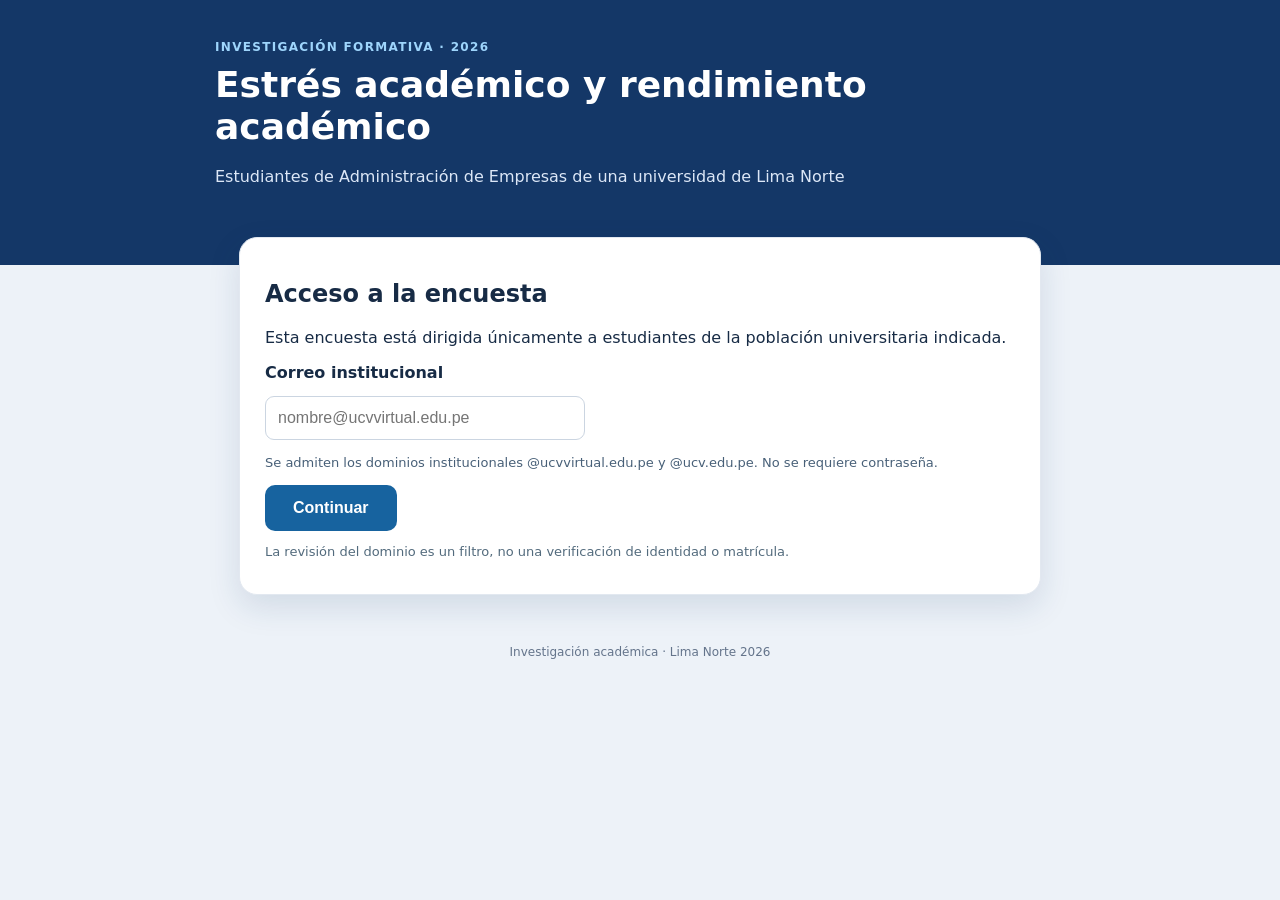
==== encuesta-ucv.html @ 17d47745 "Update encuesta-ucv.html" ====
<!doctype html><html lang="es"><head><meta charset="utf-8"><meta name="viewport" content="width=device-width,initial-scale=1"><title>Encuesta académica | Lima Norte 2026</title>
<link rel="canonical" href="https://judithalva.com/encuesta-ucv"><style>
:root{font-family:system-ui,-apple-system,Segoe UI,Arial,sans-serif;color:#172b45;background:#edf2f8}*{box-sizing:border-box}body{margin:0}.top{background:#143767;color:white;padding:36px 20px 60px}.wrap{max-width:850px;margin:auto}.top h1{font-size:clamp(23px,3.4vw,36px);line-height:1.18;margin:9px 0}.top p{color:#dce7f7;line-height:1.5}.kicker{font-size:12px;letter-spacing:.11em;text-transform:uppercase;color:#9ed5fc;font-weight:750}.panel{background:white;border:1px solid #e2e8f0;border-radius:18px;padding:22px 25px;margin: -28px 14px 30px;position:relative;box-shadow:0 12px 32px #1b3b6921}main{padding:0 10px 30px}.info{background:#f2f7fd;padding:16px 20px;border-radius:12px;line-height:1.55;font-size:14px}.info p{margin:6px 0}.section{font-size:17px;margin:29px 0 12px;border-left:4px solid #2672b7;padding:7px 12px;background:#f3f7fc}fieldset{border:1px solid #dde5ef;border-radius:12px;margin:12px 0;padding:16px}legend{font-weight:650;line-height:1.5;padding:0 6px}.num{font-size:12px;color:#3671aa;margin-right:7px}.opts{display:grid;grid-template-columns:repeat(5,1fr);gap:7px;margin-top:10px}.opt{font-size:12px;display:flex;gap:6px;align-items:center;border:1px solid #dce5f0;border-radius:8px;padding:10px 7px;cursor:pointer}.opt:has(input:checked){background:#e7f1ff;border-color:#276eb4}.opt input{accent-color:#276eb4}.entry{width:100%;max-width:320px;font-size:16px;padding:12px;border:1px solid #cbd5e1;border-radius:9px;margin-top:10px}.check{display:flex;gap:11px;align-items:flex-start;padding:14px 0;font-size:14px;line-height:1.5}.check input{margin-top:4px}.btn{border:0;background:#17639f;color:white;border-radius:10px;padding:14px 28px;font-size:16px;font-weight:650;cursor:pointer}.gps-actions{display:flex;flex-wrap:wrap;gap:10px;margin-top:12px}.btn-alt{background:#e8f1fb;color:#174a7b;border:1px solid #a7c3e4;border-radius:10px;padding:11px 15px;cursor:pointer;font-weight:600}.btn-alt:disabled{opacity:.5;cursor:not-allowed}.gps-status{font-size:13px;color:#36556c;line-height:1.55;margin-top:10px}.btn:disabled{opacity:.6;cursor:not-allowed}#state{margin-top:15px;font-size:14px;line-height:1.5}.small{font-size:13px;color:#486078;line-height:1.5}footer{text-align:center;color:#64748b;font-size:12px;padding:20px}@media(max-width:700px){.opts{grid-template-columns:1fr 1fr}.opt:last-child{grid-column:auto}.panel{padding:16px 14px}fieldset{padding:12px}}

.screen{display:none}.screen.active{display:block}.fieldlabel{display:block;font-weight:650;margin:15px 0 4px}.notice{padding:13px;border-radius:10px;background:#eef5ff;color:#1c476c;font-size:14px;line-height:1.6;margin:12px 0}.error{color:#a32828;font-size:14px;margin:10px 0}.success{text-align:center;padding:35px 10px}.success .checkmark{font-size:55px;color:#177c56}.btn-link{background:none;border:none;color:#17639f;text-decoration:underline;cursor:pointer;margin-left:12px}.muted{font-size:13px;color:#536b7d}
/* Pantalla final: solamente mensaje de agradecimiento */
body.finished {background:#edf2f8;min-height:100vh}
body.finished .top, body.finished footer {display:none}
body.finished main {min-height:100vh;display:flex;align-items:center;justify-content:center;padding:24px 14px}
body.finished .panel {margin:0;width:100%;max-width:600px;padding:54px 26px;box-shadow:0 18px 40px #183d6917}
body.finished .success {padding:10px 0;text-align:center}
body.finished .success .checkmark {display:flex;align-items:center;justify-content:center;margin:0 auto 25px;width:74px;height:74px;border-radius:50%;background:#e7f7ee;color:#16824b;font-size:40px;font-weight:700}
body.finished .success h2 {font-size:clamp(24px,4vw,32px);line-height:1.3;margin:0 auto 16px;max-width:470px}
body.finished .success p {font-size:18px;line-height:1.65;color:#4b647b;max-width:440px;margin:0 auto}
</style></head><body>
<header class="top"><div class="wrap"><span class="kicker">Investigación formativa · 2026</span><h1>Estrés académico y rendimiento académico</h1><p>Estudiantes de Administración de Empresas de una universidad de Lima Norte</p></div></header>
<main class="wrap"><div class="panel">
<section id="screen-email" class="screen active"><h2>Acceso a la encuesta</h2><p>Esta encuesta está dirigida únicamente a estudiantes de la población universitaria indicada.</p><form id="email-form"><label class="fieldlabel" for="email">Correo institucional</label><input class="entry" type="email" id="email" placeholder="nombre@ucvvirtual.edu.pe" autocomplete="email" required><p class="small">Se admiten los dominios institucionales @ucvvirtual.edu.pe y @ucv.edu.pe. No se requiere contraseña.</p><p id="email-error" class="error" role="alert"></p><button class="btn" type="submit">Continuar</button></form><p class="muted">La revisión del dominio es un filtro, no una verificación de identidad o matrícula.</p></section>
<section id="screen-consent" class="screen"><h2>Consentimiento informado</h2><div class="info"><p>El estudio busca analizar la relación entre el estrés académico y el rendimiento académico de estudiantes de Administración de Empresas durante 2026.</p><p>La participación es voluntaria y se puede abandonar antes del envío. Se guardarán el correo institucional, las respuestas y el promedio académico autorreportado, solo para fines de investigación y con acceso restringido al equipo.</p></div>
<form id="consent-form"><label class="check"><input type="checkbox" id="adult" required> Confirmo que tengo 18 años o más.</label><label class="check"><input type="checkbox" id="student" required> Confirmo que soy estudiante matriculado de Administración de Empresas de la población de estudio.</label><label class="check"><input type="checkbox" id="accept" required> He leído la información, incluida la recopilación de correo y ubicación, y acepto participar voluntariamente.</label><p id="gps-error" class="error" role="alert"></p><button id="continue" type="submit" class="btn">Continuar a la encuesta</button><button id="back" type="button" class="btn-link">Volver</button></form></section>
<section id="screen-survey" class="screen"><h2>Encuesta académica</h2><p class="notice">Indique la frecuencia de cada situación durante el periodo académico de 2026. 1 = Nunca, 2 = Casi nunca, 3 = A veces, 4 = Casi siempre, 5 = Siempre.</p><form id="survey">
<h3 class="section">Dimensión somática</h3>
<fieldset><legend><span class="num">01</span> Sentí cansancio físico vinculado a mis actividades académicas.</legend><div class="opts"><label class="opt"><input type="radio" required name="p1" value="1"><span>Nunca</span></label><label class="opt"><input type="radio" required name="p1" value="2"><span>Casi nunca</span></label><label class="opt"><input type="radio" required name="p1" value="3"><span>A veces</span></label><label class="opt"><input type="radio" required name="p1" value="4"><span>Casi siempre</span></label><label class="opt"><input type="radio" required name="p1" value="5"><span>Siempre</span></label></div></fieldset>
<fieldset><legend><span class="num">02</span> Tuve dificultades para dormir por preocupaciones relacionadas con mis estudios.</legend><div class="opts"><label class="opt"><input type="radio" required name="p2" value="1"><span>Nunca</span></label><label class="opt"><input type="radio" required name="p2" value="2"><span>Casi nunca</span></label><label class="opt"><input type="radio" required name="p2" value="3"><span>A veces</span></label><label class="opt"><input type="radio" required name="p2" value="4"><span>Casi siempre</span></label><label class="opt"><input type="radio" required name="p2" value="5"><span>Siempre</span></label></div></fieldset>
<fieldset><legend><span class="num">03</span> Experimenté tensión muscular durante las exigencias académicas.</legend><div class="opts"><label class="opt"><input type="radio" required name="p3" value="1"><span>Nunca</span></label><label class="opt"><input type="radio" required name="p3" value="2"><span>Casi nunca</span></label><label class="opt"><input type="radio" required name="p3" value="3"><span>A veces</span></label><label class="opt"><input type="radio" required name="p3" value="4"><span>Casi siempre</span></label><label class="opt"><input type="radio" required name="p3" value="5"><span>Siempre</span></label></div></fieldset>
<h3 class="section">Dimensión afectiva</h3>
<fieldset><legend><span class="num">04</span> Me preocupé excesivamente por mis actividades o evaluaciones académicas.</legend><div class="opts"><label class="opt"><input type="radio" required name="p4" value="1"><span>Nunca</span></label><label class="opt"><input type="radio" required name="p4" value="2"><span>Casi nunca</span></label><label class="opt"><input type="radio" required name="p4" value="3"><span>A veces</span></label><label class="opt"><input type="radio" required name="p4" value="4"><span>Casi siempre</span></label><label class="opt"><input type="radio" required name="p4" value="5"><span>Siempre</span></label></div></fieldset>
<fieldset><legend><span class="num">05</span> Sentí ansiedad ante las evaluaciones o entregas académicas.</legend><div class="opts"><label class="opt"><input type="radio" required name="p5" value="1"><span>Nunca</span></label><label class="opt"><input type="radio" required name="p5" value="2"><span>Casi nunca</span></label><label class="opt"><input type="radio" required name="p5" value="3"><span>A veces</span></label><label class="opt"><input type="radio" required name="p5" value="4"><span>Casi siempre</span></label><label class="opt"><input type="radio" required name="p5" value="5"><span>Siempre</span></label></div></fieldset>
<fieldset><legend><span class="num">06</span> Me irrité frente a las demandas de los estudios.</legend><div class="opts"><label class="opt"><input type="radio" required name="p6" value="1"><span>Nunca</span></label><label class="opt"><input type="radio" required name="p6" value="2"><span>Casi nunca</span></label><label class="opt"><input type="radio" required name="p6" value="3"><span>A veces</span></label><label class="opt"><input type="radio" required name="p6" value="4"><span>Casi siempre</span></label><label class="opt"><input type="radio" required name="p6" value="5"><span>Siempre</span></label></div></fieldset>
<h3 class="section">Dimensión Conductual</h3>
<fieldset><legend><span class="num">07</span> Postergué la realización de mis tareas académicas.</legend><div class="opts"><label class="opt"><input type="radio" required name="p7" value="1"><span>Nunca</span></label><label class="opt"><input type="radio" required name="p7" value="2"><span>Casi nunca</span></label><label class="opt"><input type="radio" required name="p7" value="3"><span>A veces</span></label><label class="opt"><input type="radio" required name="p7" value="4"><span>Casi siempre</span></label><label class="opt"><input type="radio" required name="p7" value="5"><span>Siempre</span></label></div></fieldset>
<fieldset><legend><span class="num">08</span> Tuve dificultades para mantener organizadas mis actividades de estudio.</legend><div class="opts"><label class="opt"><input type="radio" required name="p8" value="1"><span>Nunca</span></label><label class="opt"><input type="radio" required name="p8" value="2"><span>Casi nunca</span></label><label class="opt"><input type="radio" required name="p8" value="3"><span>A veces</span></label><label class="opt"><input type="radio" required name="p8" value="4"><span>Casi siempre</span></label><label class="opt"><input type="radio" required name="p8" value="5"><span>Siempre</span></label></div></fieldset>
<fieldset><legend><span class="num">09</span> Modifiqué negativamente mis hábitos de estudio durante periodos de exigencia académica.</legend><div class="opts"><label class="opt"><input type="radio" required name="p9" value="1"><span>Nunca</span></label><label class="opt"><input type="radio" required name="p9" value="2"><span>Casi nunca</span></label><label class="opt"><input type="radio" required name="p9" value="3"><span>A veces</span></label><label class="opt"><input type="radio" required name="p9" value="4"><span>Casi siempre</span></label><label class="opt"><input type="radio" required name="p9" value="5"><span>Siempre</span></label></div></fieldset>
<h3 class="section">Rendimiento académico</h3><fieldset><legend><span class="num">10</span> Indique su promedio académico del periodo 2026 evaluado (0 a 20).</legend><p class="small">Si no dispone de su promedio oficial, indique el promedio estimado, que se tratará como dato autorreportado.</p><input class="entry" name="promedio" type="number" min="0" max="20" step="0.01" required placeholder="Ejemplo: 15.50"></fieldset><button class="btn" type="submit" id="send">Enviar respuestas</button><p id="state" role="status" aria-live="polite"></p></form></section>
<section id="screen-success" class="screen" aria-live="polite"><div class="success"><div class="checkmark" aria-hidden="true">✓</div><h2>Gracias por tomarte el tiempo de llenar esta encuesta.</h2><p>Tus respuestas serán de gran ayuda para nuestro proyecto.</p></div></section>
</div><footer>Investigación académica · Lima Norte 2026</footer></main>
<script>
// Apps Script actual: conserva esta URL /exec al publicar una nueva versión de la MISMA implementación.
// Página pública de la encuesta: https://judithalva.com/encuesta-ucv
const APPS_SCRIPT_URL = 'https://script.google.com/macros/s/AKfycbyQ9neie_ALYkayTMLt8nsBK0jP6-Z5_3MmpbmOk6W5xb1McSBHBp4aY_ojH2QcwRu0/exec';
const ALLOWED_DOMAINS = ['ucvvirtual.edu.pe', 'ucv.edu.pe'];
const screens = ['email', 'consent', 'survey', 'success'];
const el = id => document.getElementById(id);
function show(name) {
  screens.forEach(s => el('screen-' + s).classList.toggle('active', s === name));
  document.body.classList.toggle('finished', name === 'success');
  window.scrollTo(0, 0);
}
let email = '', locationData = null, requestId = null;
let sending = false, confirmationTimers = [], confirmationScripts = [];
let confirmationTimeout = null, pollCount = 0;

el('email-form').addEventListener('submit', event => {
  event.preventDefault();
  const value = el('email').value.trim().toLowerCase();
  const domain = value.split('@')[1] || '';
  if (!/^[^\s@]+@[^\s@]+\.[^\s@]+$/.test(value) || !ALLOWED_DOMAINS.includes(domain)) {
    el('email-error').textContent = 'Esta encuesta es solo para estudiantes de la UCV. Utiliza tu correo institucional.';
    return;
  }
  email = value;
  el('email-error').textContent = '';
  show('consent');
});
el('back').addEventListener('click', () => show('email'));

el('consent-form').addEventListener('submit', event => {
  event.preventDefault();
  if (!event.currentTarget.reportValidity()) return;
  const button = el('continue');
  el('gps-error').textContent = '';
  button.disabled = true;
  button.textContent = 'Verificando autorización…';
  if (!navigator.geolocation) {
    el('gps-error').textContent = 'Este navegador no permite obtener la ubicación requerida.';
    button.disabled = false;
    button.textContent = 'Continuar a la encuesta';
    return;
  }
  navigator.geolocation.getCurrentPosition(
    position => {
      // Conservar los valores que devuelve el dispositivo, sin redondear.
      // Su exactitud depende del GPS/red y del navegador.
      locationData = {
        lat: position.coords.latitude,
        lon: position.coords.longitude
      };
      button.disabled = false;
      button.textContent = 'Continuar a la encuesta';
      show('survey');
    },
    error => {
      locationData = null;
      el('gps-error').textContent = error.code === 1
        ? 'No se autorizó la ubicación. Puedes abandonar la encuesta sin ninguna consecuencia.'
        : 'No fue posible obtener la ubicación. Revisa los permisos del navegador e inténtalo de nuevo.';
      button.disabled = false;
      button.textContent = 'Continuar a la encuesta';
    },
    {enableHighAccuracy: true, timeout: 20000, maximumAge: 0}
  );
});

function clearChecks() {
  if (confirmationTimeout) clearTimeout(confirmationTimeout);
  confirmationTimeout = null;
  confirmationTimers.forEach(clearTimeout);
  confirmationTimers = [];
  confirmationScripts.forEach(({script, callback}) => {
    if (script) script.remove();
    if (callback) delete window[callback];
  });
  confirmationScripts = [];
}
function finishSuccess() {
  if (!sending) return;
  sending = false;
  clearChecks();
  el('state').textContent = '';
  show('success');
}
function finishError(message) {
  if (!sending) return;
  sending = false;
  clearChecks();
  el('send').disabled = false;
  el('send').textContent = 'Enviar respuestas';
  el('state').textContent = message;
}
// Apps Script ContentService permite consultas JSONP de solo lectura.
// Solo verificamos si el identificador aleatorio está guardado; no recibimos datos personales.
function checkRegistration() {
  if (!sending || !requestId) return;
  pollCount++;
  const callback = '__judithConfirm_' + pollCount;
  const script = document.createElement('script');
  confirmationScripts.push({script, callback});
  window[callback] = data => {
    if (sending && data && data.app === 'judith-encuesta' && data.requestId === requestId && data.ok === true) {
      finishSuccess();
    }
  };
  const separator = APPS_SCRIPT_URL.includes('?') ? '&' : '?';
  script.async = true;
  script.src = APPS_SCRIPT_URL + separator + 'check=' + encodeURIComponent(requestId)
    + '&callback=' + callback + '&t=' + Date.now();
  document.head.appendChild(script);
}
function createRequestId() {
  if (window.crypto && typeof crypto.randomUUID === 'function') return crypto.randomUUID();
  if (window.crypto && typeof crypto.getRandomValues === 'function') {
    const bytes = crypto.getRandomValues(new Uint8Array(16));
    return Array.from(bytes, b => b.toString(16).padStart(2, '0')).join('');
  }
  return String(Date.now()) + '-' + Math.random().toString(36).slice(2);
}

el('survey').addEventListener('submit', event => {
  event.preventDefault();
  const form = event.currentTarget;
  if (!form.reportValidity() || sending) return;
  if (!locationData) {
    el('state').textContent = 'No fue posible obtener la ubicación autorizada.';
    return;
  }
  if (!/^https:\/\/script\.google\.com\/macros\/s\/[^/]+\/exec(?:\?.*)?$/.test(APPS_SCRIPT_URL)) {
    el('state').textContent = 'Esta encuesta aún no está conectada. Comunícate con el equipo de investigación.';
    return;
  }
  if (!requestId) requestId = createRequestId();
  const data = new URLSearchParams(new FormData(form));
  data.set('email', email);
  data.set('lat', locationData.lat);
  data.set('lon', locationData.lon);
  data.set('mayor', 'si');
  data.set('carrera', 'si');
  data.set('consent', 'si');
  data.set('gps_consent', 'si');
  data.set('request_id', requestId);

  sending = true;
  el('send').disabled = true;
  el('send').textContent = 'Enviando…';
  el('state').textContent = 'Registrando tus respuestas…';

  // No se utiliza iframe: Apps Script puede bloquearlo. En su lugar:
  // POST sin CORS + consulta JSONP que verifica el registro en Google Sheets.
  // La respuesta de fetch en modo no-cors es opaca: NO se trata como éxito.
  fetch(APPS_SCRIPT_URL, {
    method: 'POST',
    mode: 'no-cors',
    redirect: 'follow',
    body: data
  }).catch(() => {
    // Puede producirse un fallo de red después de guardar la fila.
    // Se siguen realizando verificaciones antes de mostrar error.
  });

  [1800, 3500, 6000, 9500, 14500, 20500, 28000].forEach(ms => {
    confirmationTimers.push(setTimeout(checkRegistration, ms));
  });
  confirmationTimeout = setTimeout(() => {
    finishError('No fue posible confirmar el registro. Consulta con el equipo de investigación antes de intentar enviarlo nuevamente.');
  }, 34500);
});
</script></body></html>
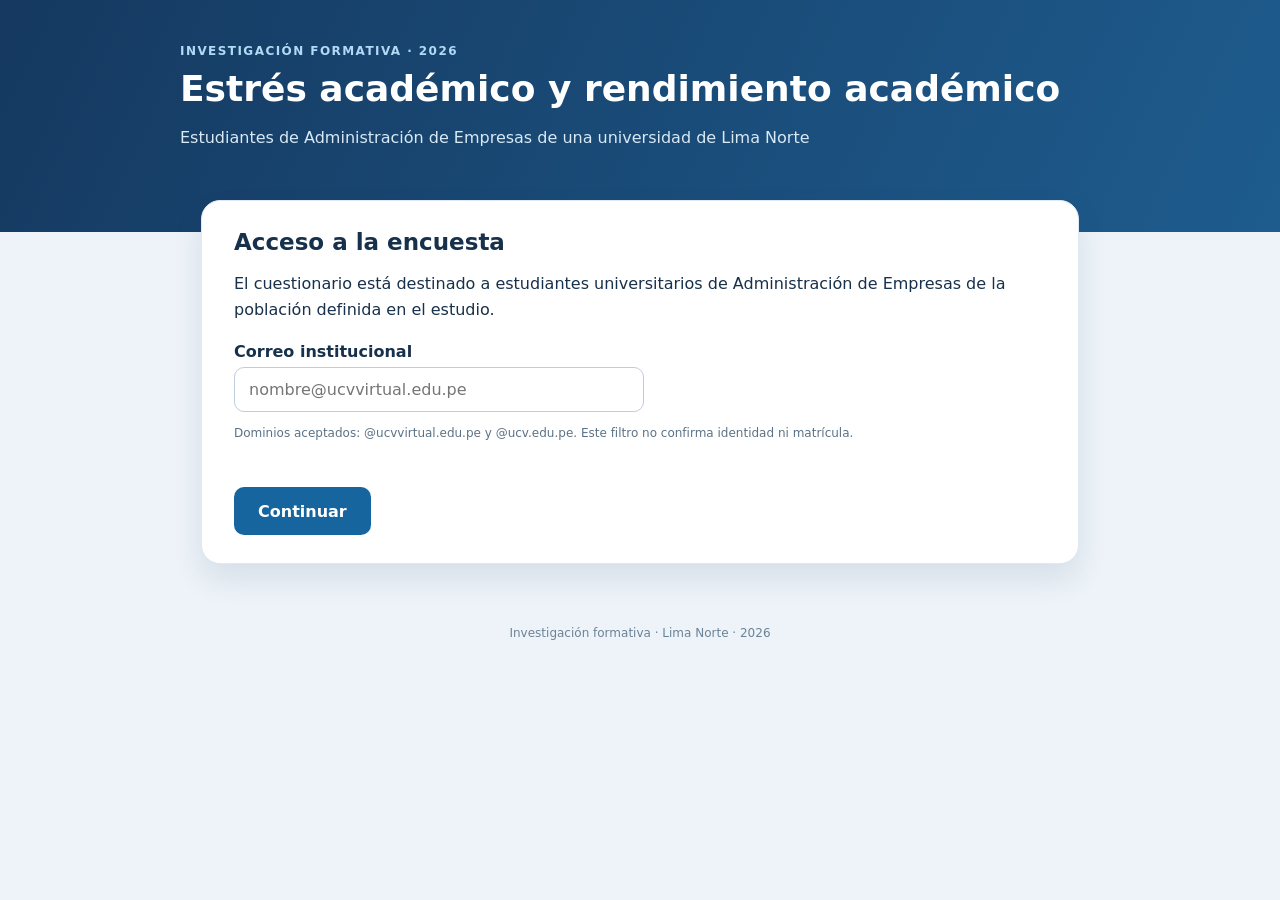
==== commit 73632047: "Add files via upload" ====
--- a/encuesta-ucv.html
+++ b/encuesta-ucv.html
@@ -1,206 +1,114 @@
-<!doctype html><html lang="es"><head><meta charset="utf-8"><meta name="viewport" content="width=device-width,initial-scale=1"><title>Encuesta académica | Lima Norte 2026</title>
-<link rel="canonical" href="https://judithalva.com/encuesta-ucv"><style>
-:root{font-family:system-ui,-apple-system,Segoe UI,Arial,sans-serif;color:#172b45;background:#edf2f8}*{box-sizing:border-box}body{margin:0}.top{background:#143767;color:white;padding:36px 20px 60px}.wrap{max-width:850px;margin:auto}.top h1{font-size:clamp(23px,3.4vw,36px);line-height:1.18;margin:9px 0}.top p{color:#dce7f7;line-height:1.5}.kicker{font-size:12px;letter-spacing:.11em;text-transform:uppercase;color:#9ed5fc;font-weight:750}.panel{background:white;border:1px solid #e2e8f0;border-radius:18px;padding:22px 25px;margin: -28px 14px 30px;position:relative;box-shadow:0 12px 32px #1b3b6921}main{padding:0 10px 30px}.info{background:#f2f7fd;padding:16px 20px;border-radius:12px;line-height:1.55;font-size:14px}.info p{margin:6px 0}.section{font-size:17px;margin:29px 0 12px;border-left:4px solid #2672b7;padding:7px 12px;background:#f3f7fc}fieldset{border:1px solid #dde5ef;border-radius:12px;margin:12px 0;padding:16px}legend{font-weight:650;line-height:1.5;padding:0 6px}.num{font-size:12px;color:#3671aa;margin-right:7px}.opts{display:grid;grid-template-columns:repeat(5,1fr);gap:7px;margin-top:10px}.opt{font-size:12px;display:flex;gap:6px;align-items:center;border:1px solid #dce5f0;border-radius:8px;padding:10px 7px;cursor:pointer}.opt:has(input:checked){background:#e7f1ff;border-color:#276eb4}.opt input{accent-color:#276eb4}.entry{width:100%;max-width:320px;font-size:16px;padding:12px;border:1px solid #cbd5e1;border-radius:9px;margin-top:10px}.check{display:flex;gap:11px;align-items:flex-start;padding:14px 0;font-size:14px;line-height:1.5}.check input{margin-top:4px}.btn{border:0;background:#17639f;color:white;border-radius:10px;padding:14px 28px;font-size:16px;font-weight:650;cursor:pointer}.gps-actions{display:flex;flex-wrap:wrap;gap:10px;margin-top:12px}.btn-alt{background:#e8f1fb;color:#174a7b;border:1px solid #a7c3e4;border-radius:10px;padding:11px 15px;cursor:pointer;font-weight:600}.btn-alt:disabled{opacity:.5;cursor:not-allowed}.gps-status{font-size:13px;color:#36556c;line-height:1.55;margin-top:10px}.btn:disabled{opacity:.6;cursor:not-allowed}#state{margin-top:15px;font-size:14px;line-height:1.5}.small{font-size:13px;color:#486078;line-height:1.5}footer{text-align:center;color:#64748b;font-size:12px;padding:20px}@media(max-width:700px){.opts{grid-template-columns:1fr 1fr}.opt:last-child{grid-column:auto}.panel{padding:16px 14px}fieldset{padding:12px}}
-
-.screen{display:none}.screen.active{display:block}.fieldlabel{display:block;font-weight:650;margin:15px 0 4px}.notice{padding:13px;border-radius:10px;background:#eef5ff;color:#1c476c;font-size:14px;line-height:1.6;margin:12px 0}.error{color:#a32828;font-size:14px;margin:10px 0}.success{text-align:center;padding:35px 10px}.success .checkmark{font-size:55px;color:#177c56}.btn-link{background:none;border:none;color:#17639f;text-decoration:underline;cursor:pointer;margin-left:12px}.muted{font-size:13px;color:#536b7d}
-/* Pantalla final: solamente mensaje de agradecimiento */
-body.finished {background:#edf2f8;min-height:100vh}
-body.finished .top, body.finished footer {display:none}
-body.finished main {min-height:100vh;display:flex;align-items:center;justify-content:center;padding:24px 14px}
-body.finished .panel {margin:0;width:100%;max-width:600px;padding:54px 26px;box-shadow:0 18px 40px #183d6917}
-body.finished .success {padding:10px 0;text-align:center}
-body.finished .success .checkmark {display:flex;align-items:center;justify-content:center;margin:0 auto 25px;width:74px;height:74px;border-radius:50%;background:#e7f7ee;color:#16824b;font-size:40px;font-weight:700}
-body.finished .success h2 {font-size:clamp(24px,4vw,32px);line-height:1.3;margin:0 auto 16px;max-width:470px}
-body.finished .success p {font-size:18px;line-height:1.65;color:#4b647b;max-width:440px;margin:0 auto}
+<!doctype html><html lang="es"><head><meta charset="utf-8"><meta name="viewport" content="width=device-width,initial-scale=1">
+<meta name="referrer" content="strict-origin-when-cross-origin"><title>Encuesta de estrés académico · 2026</title>
+<link rel="canonical" href="https://judithalva.com/">
+<style>
+:root{font-family:system-ui,-apple-system,Segoe UI,Arial,sans-serif;color:#17304b;background:#edf3f8}*{box-sizing:border-box}body{margin:0}.top{background:linear-gradient(115deg,#153960,#1e5c8e);padding:40px 18px 65px;color:white}.wrap{max-width:920px;margin:auto}.top h1{font-size:clamp(24px,4vw,36px);margin:9px 0}.top p{color:#d9e9f5;line-height:1.6}.kicker{font-size:12px;letter-spacing:.12em;text-transform:uppercase;color:#b2d9f6;font-weight:750}.panel{position:relative;background:#fff;border:1px solid #dfe9f1;border-radius:19px;padding:28px 32px;margin:-32px 12px 30px;box-shadow:0 15px 30px #183d691c}main{padding:0 9px 20px}h2{font-size:23px;margin:0 0 15px}p{line-height:1.65}.screen{display:none}.screen.active{display:block}.fieldLabel{display:block;margin:19px 0 6px;font-weight:700}.entry{width:100%;max-width:410px;border:1px solid #bdcddd;border-radius:10px;padding:12px 14px;font:inherit}.text{font-size:14px;color:#546b7e}.info{background:#f1f7fc;border-radius:12px;padding:14px 18px;font-size:14px;line-height:1.65}.info p{margin:9px 0}.check{display:flex;gap:11px;align-items:flex-start;padding:10px 0;font-size:14px;line-height:1.5}.check input{margin-top:5px;accent-color:#17699e}.btn{background:#16659e;color:white;border:0;border-radius:10px;padding:14px 24px;cursor:pointer;font:inherit;font-weight:700;min-height:48px}.btn:disabled{opacity:.45;cursor:not-allowed}.btnLink{border:0;background:transparent;color:#15639d;text-decoration:underline;cursor:pointer;margin-left:10px;padding:8px}.error{color:#af2d38;font-size:14px;min-height:17px;margin-top:7px}.hint{background:#fff5e4;color:#744900;border:1px solid #f1d7a4;padding:13px 15px;line-height:1.65;border-radius:11px;font-size:14px}.screen .hint{margin:12px 0}.section{margin:25px 0 12px;font-size:17px;color:#174b78;padding:9px 12px;background:#eef5fb;border-left:4px solid #2b78b2}.question{padding:16px 18px;border:1px solid #dde8f0;border-radius:12px;margin:12px 0}.question legend{padding:0 4px;font-weight:600;line-height:1.55}.question .topic{color:#638197;font-size:12px;display:block;font-weight:400;margin-top:3px}.choices{display:grid;grid-template-columns:repeat(3,minmax(0,1fr));gap:8px;margin-top:12px}.choice{display:flex;gap:8px;align-items:center;border:1px solid #cfdfeb;border-radius:9px;padding:10px 12px;cursor:pointer;font-size:13px}.choice:has(input:checked){background:#e9f5ff;border-color:#357fb4}.choice input{accent-color:#14639c}.row{display:flex;align-items:center;gap:16px;flex-wrap:wrap}.small{font-size:12px;color:#5b7286}.success{text-align:center;padding:44px 8px}.success .checkmark{font-size:46px;background:#e3f5ea;color:#178551;width:83px;height:83px;margin:0 auto 20px;border-radius:50%;display:grid;place-items:center}footer{text-align:center;font-size:12px;color:#6b8397;padding:12px 0 30px}#formState{color:#375d78;margin-top:12px;font-size:14px}.separator{height:1px;background:#e1e8ef;margin:25px 0}body.finished .top,body.finished footer{display:none}body.finished main{min-height:100vh;display:flex;align-items:center;justify-content:center}body.finished .panel{margin:15px;width:100%;max-width:590px}@media(max-width:660px){.panel{padding:22px 16px;margin:-30px 6px 25px}.choices{grid-template-columns:repeat(2,1fr)}.question{padding:12px}.row{align-items:stretch;flex-direction:column;gap:7px}.btnLink{margin-left:0}}
 </style></head><body>
 <header class="top"><div class="wrap"><span class="kicker">Investigación formativa · 2026</span><h1>Estrés académico y rendimiento académico</h1><p>Estudiantes de Administración de Empresas de una universidad de Lima Norte</p></div></header>
 <main class="wrap"><div class="panel">
-<section id="screen-email" class="screen active"><h2>Acceso a la encuesta</h2><p>Esta encuesta está dirigida únicamente a estudiantes de la población universitaria indicada.</p><form id="email-form"><label class="fieldlabel" for="email">Correo institucional</label><input class="entry" type="email" id="email" placeholder="nombre@ucvvirtual.edu.pe" autocomplete="email" required><p class="small">Se admiten los dominios institucionales @ucvvirtual.edu.pe y @ucv.edu.pe. No se requiere contraseña.</p><p id="email-error" class="error" role="alert"></p><button class="btn" type="submit">Continuar</button></form><p class="muted">La revisión del dominio es un filtro, no una verificación de identidad o matrícula.</p></section>
-<section id="screen-consent" class="screen"><h2>Consentimiento informado</h2><div class="info"><p>El estudio busca analizar la relación entre el estrés académico y el rendimiento académico de estudiantes de Administración de Empresas durante 2026.</p><p>La participación es voluntaria y se puede abandonar antes del envío. Se guardarán el correo institucional, las respuestas y el promedio académico autorreportado, solo para fines de investigación y con acceso restringido al equipo.</p></div>
-<form id="consent-form"><label class="check"><input type="checkbox" id="adult" required> Confirmo que tengo 18 años o más.</label><label class="check"><input type="checkbox" id="student" required> Confirmo que soy estudiante matriculado de Administración de Empresas de la población de estudio.</label><label class="check"><input type="checkbox" id="accept" required> He leído la información, incluida la recopilación de correo y ubicación, y acepto participar voluntariamente.</label><p id="gps-error" class="error" role="alert"></p><button id="continue" type="submit" class="btn">Continuar a la encuesta</button><button id="back" type="button" class="btn-link">Volver</button></form></section>
-<section id="screen-survey" class="screen"><h2>Encuesta académica</h2><p class="notice">Indique la frecuencia de cada situación durante el periodo académico de 2026. 1 = Nunca, 2 = Casi nunca, 3 = A veces, 4 = Casi siempre, 5 = Siempre.</p><form id="survey">
-<h3 class="section">Dimensión somática</h3>
-<fieldset><legend><span class="num">01</span> Sentí cansancio físico vinculado a mis actividades académicas.</legend><div class="opts"><label class="opt"><input type="radio" required name="p1" value="1"><span>Nunca</span></label><label class="opt"><input type="radio" required name="p1" value="2"><span>Casi nunca</span></label><label class="opt"><input type="radio" required name="p1" value="3"><span>A veces</span></label><label class="opt"><input type="radio" required name="p1" value="4"><span>Casi siempre</span></label><label class="opt"><input type="radio" required name="p1" value="5"><span>Siempre</span></label></div></fieldset>
-<fieldset><legend><span class="num">02</span> Tuve dificultades para dormir por preocupaciones relacionadas con mis estudios.</legend><div class="opts"><label class="opt"><input type="radio" required name="p2" value="1"><span>Nunca</span></label><label class="opt"><input type="radio" required name="p2" value="2"><span>Casi nunca</span></label><label class="opt"><input type="radio" required name="p2" value="3"><span>A veces</span></label><label class="opt"><input type="radio" required name="p2" value="4"><span>Casi siempre</span></label><label class="opt"><input type="radio" required name="p2" value="5"><span>Siempre</span></label></div></fieldset>
-<fieldset><legend><span class="num">03</span> Experimenté tensión muscular durante las exigencias académicas.</legend><div class="opts"><label class="opt"><input type="radio" required name="p3" value="1"><span>Nunca</span></label><label class="opt"><input type="radio" required name="p3" value="2"><span>Casi nunca</span></label><label class="opt"><input type="radio" required name="p3" value="3"><span>A veces</span></label><label class="opt"><input type="radio" required name="p3" value="4"><span>Casi siempre</span></label><label class="opt"><input type="radio" required name="p3" value="5"><span>Siempre</span></label></div></fieldset>
-<h3 class="section">Dimensión afectiva</h3>
-<fieldset><legend><span class="num">04</span> Me preocupé excesivamente por mis actividades o evaluaciones académicas.</legend><div class="opts"><label class="opt"><input type="radio" required name="p4" value="1"><span>Nunca</span></label><label class="opt"><input type="radio" required name="p4" value="2"><span>Casi nunca</span></label><label class="opt"><input type="radio" required name="p4" value="3"><span>A veces</span></label><label class="opt"><input type="radio" required name="p4" value="4"><span>Casi siempre</span></label><label class="opt"><input type="radio" required name="p4" value="5"><span>Siempre</span></label></div></fieldset>
-<fieldset><legend><span class="num">05</span> Sentí ansiedad ante las evaluaciones o entregas académicas.</legend><div class="opts"><label class="opt"><input type="radio" required name="p5" value="1"><span>Nunca</span></label><label class="opt"><input type="radio" required name="p5" value="2"><span>Casi nunca</span></label><label class="opt"><input type="radio" required name="p5" value="3"><span>A veces</span></label><label class="opt"><input type="radio" required name="p5" value="4"><span>Casi siempre</span></label><label class="opt"><input type="radio" required name="p5" value="5"><span>Siempre</span></label></div></fieldset>
-<fieldset><legend><span class="num">06</span> Me irrité frente a las demandas de los estudios.</legend><div class="opts"><label class="opt"><input type="radio" required name="p6" value="1"><span>Nunca</span></label><label class="opt"><input type="radio" required name="p6" value="2"><span>Casi nunca</span></label><label class="opt"><input type="radio" required name="p6" value="3"><span>A veces</span></label><label class="opt"><input type="radio" required name="p6" value="4"><span>Casi siempre</span></label><label class="opt"><input type="radio" required name="p6" value="5"><span>Siempre</span></label></div></fieldset>
-<h3 class="section">Dimensión Conductual</h3>
-<fieldset><legend><span class="num">07</span> Postergué la realización de mis tareas académicas.</legend><div class="opts"><label class="opt"><input type="radio" required name="p7" value="1"><span>Nunca</span></label><label class="opt"><input type="radio" required name="p7" value="2"><span>Casi nunca</span></label><label class="opt"><input type="radio" required name="p7" value="3"><span>A veces</span></label><label class="opt"><input type="radio" required name="p7" value="4"><span>Casi siempre</span></label><label class="opt"><input type="radio" required name="p7" value="5"><span>Siempre</span></label></div></fieldset>
-<fieldset><legend><span class="num">08</span> Tuve dificultades para mantener organizadas mis actividades de estudio.</legend><div class="opts"><label class="opt"><input type="radio" required name="p8" value="1"><span>Nunca</span></label><label class="opt"><input type="radio" required name="p8" value="2"><span>Casi nunca</span></label><label class="opt"><input type="radio" required name="p8" value="3"><span>A veces</span></label><label class="opt"><input type="radio" required name="p8" value="4"><span>Casi siempre</span></label><label class="opt"><input type="radio" required name="p8" value="5"><span>Siempre</span></label></div></fieldset>
-<fieldset><legend><span class="num">09</span> Modifiqué negativamente mis hábitos de estudio durante periodos de exigencia académica.</legend><div class="opts"><label class="opt"><input type="radio" required name="p9" value="1"><span>Nunca</span></label><label class="opt"><input type="radio" required name="p9" value="2"><span>Casi nunca</span></label><label class="opt"><input type="radio" required name="p9" value="3"><span>A veces</span></label><label class="opt"><input type="radio" required name="p9" value="4"><span>Casi siempre</span></label><label class="opt"><input type="radio" required name="p9" value="5"><span>Siempre</span></label></div></fieldset>
-<h3 class="section">Rendimiento académico</h3><fieldset><legend><span class="num">10</span> Indique su promedio académico del periodo 2026 evaluado (0 a 20).</legend><p class="small">Si no dispone de su promedio oficial, indique el promedio estimado, que se tratará como dato autorreportado.</p><input class="entry" name="promedio" type="number" min="0" max="20" step="0.01" required placeholder="Ejemplo: 15.50"></fieldset><button class="btn" type="submit" id="send">Enviar respuestas</button><p id="state" role="status" aria-live="polite"></p></form></section>
-<section id="screen-success" class="screen" aria-live="polite"><div class="success"><div class="checkmark" aria-hidden="true">✓</div><h2>Gracias por tomarte el tiempo de llenar esta encuesta.</h2><p>Tus respuestas serán de gran ayuda para nuestro proyecto.</p></div></section>
-</div><footer>Investigación académica · Lima Norte 2026</footer></main>
+<section id="screen-email" class="screen active"><h2>Acceso a la encuesta</h2><p>El cuestionario está destinado a estudiantes universitarios de Administración de Empresas de la población definida en el estudio.</p><form id="email-form"><label for="email" class="fieldLabel">Correo institucional</label><input id="email" class="entry" type="email" autocomplete="email" required placeholder="nombre@ucvvirtual.edu.pe"><p class="small">Dominios aceptados: @ucvvirtual.edu.pe y @ucv.edu.pe. Este filtro no confirma identidad ni matrícula.</p><p class="error" id="emailError"></p><button class="btn" type="submit">Continuar</button></form></section>
+<section id="screen-consent" class="screen"><h2>Consentimiento informado</h2><div class="info"><p><strong>Propósito:</strong> estudiar la relación entre el estrés académico y el rendimiento académico en estudiantes de Administración de Empresas durante 2026.</p><p><strong>Datos que se guardan:</strong> correo institucional, respuestas, promedio académico informado, fecha y código de envío en una hoja de cálculo original de acceso restringido. Una segunda hoja de análisis conserva respuestas y puntuaciones sin correo ni GPS. Aunque esta segunda hoja no contenga nombres, los datos no deben considerarse completamente anónimos porque existe un identificador de envío.</p><p><strong>Ubicación opcional:</strong> al pulsar «Continuar a la encuesta», el navegador podrá solicitarte permiso para acceder a tu ubicación. Si autorizas el acceso, guardaremos la latitud, longitud y precisión aproximada proporcionadas por el dispositivo en la hoja original. Estos datos pueden revelar un lugar específico; no son necesarios para participar. Si rechazas el permiso, podrás responder con normalidad y no se guardarán coordenadas. Si ya elegiste un permiso anteriormente, es posible que el navegador no vuelva a mostrar la solicitud.</p><p><strong>Participación:</strong> voluntaria; puedes abandonar antes del envío sin consecuencias. Para consultar sobre el tratamiento de información o solicitar su revisión, contacta al equipo por el canal institucional mediante el que recibiste la invitación. Los datos se usarán únicamente para la investigación y no serán publicados individualmente.</p></div>
+<form id="consentForm"><label class="check"><input id="adult" type="checkbox" required> Confirmo tener 18 años o más.</label><label class="check"><input id="career" type="checkbox" required> Confirmo ser estudiante matriculado de Administración de Empresas en la población del estudio.</label><label class="check"><input id="agree" type="checkbox" required> He leído esta información y acepto participar voluntariamente.</label><p id="geoStatus" class="small" role="status"></p><div class="row"><button id="consentButton" class="btn" type="submit">Continuar a la encuesta</button><button id="back" class="btnLink" type="button">Volver</button></div></form></section>
+<section id="screen-survey" class="screen"><h2>Cuestionario académico</h2>
+<div class="info"><p><strong>Metodología</strong></p><p><strong>Instrumento:</strong> SISCO SV-21 (Barraza, 2018).</p><p><strong>Frecuencia:</strong> 0 Nunca · 1 Casi nunca · 2 Rara vez · 3 Algunas veces · 4 Casi siempre · 5 Siempre.</p></div>
+<form id="survey"><fieldset class="question"><legend>En este periodo de estudios, ¿has tenido preocupación o nerviosismo relacionados con tus actividades académicas?</legend><div class="choices"><label class="choice"><input type="radio" name="filtro_estres" value="si" required> Sí</label><label class="choice"><input type="radio" name="filtro_estres" value="no" required> No</label></div></fieldset>
+<div id="moreQuestions" hidden><fieldset class="question"><legend>¿Qué intensidad consideras que ha tenido tu estrés académico? (1 es poco y 5 es mucho)</legend><div class="choices" id="intensityChoices"></div></fieldset><div id="siscoItems"></div>
+<h3 class="section">Rendimiento académico</h3><label for="average" class="fieldLabel">¿Cuál es tu promedio académico del ciclo actual o del último ciclo concluido? (0–20)</label><input id="average" class="entry" name="promedio" type="number" min="0" max="20" step="0.01" inputmode="decimal" placeholder="Por ejemplo: 15.50"/><p class="small">Se trata de un promedio declarado por el estudiante, no verificado con el registro de notas.</p></div>
+<p class="small" id="filterNote" hidden>Según el ítem filtro del instrumento, cuando se responde «No» el cuestionario finaliza sin las 21 preguntas.</p>
+<div class="row"><button id="send" class="btn" type="submit">Enviar respuestas</button><button type="button" class="btnLink" id="goBack">Volver al consentimiento</button></div><p id="formState" role="status" aria-live="polite"></p></form></section>
+<section id="screen-success" class="screen success"><div class="checkmark">✓</div><h2>¡Gracias por tu participación!</h2><p>Gracias por tomarte el tiempo de llenar esta encuesta. Tus respuestas serán de gran ayuda para nuestro proyecto.</p></section>
+</div></main><footer>Investigación formativa · Lima Norte · 2026</footer>
 <script>
-// Apps Script actual: conserva esta URL /exec al publicar una nueva versión de la MISMA implementación.
-// Página pública de la encuesta: https://judithalva.com/encuesta-ucv
-const APPS_SCRIPT_URL = 'https://script.google.com/macros/s/AKfycbyQ9neie_ALYkayTMLt8nsBK0jP6-Z5_3MmpbmOk6W5xb1McSBHBp4aY_ojH2QcwRu0/exec';
-const ALLOWED_DOMAINS = ['ucvvirtual.edu.pe', 'ucv.edu.pe'];
-const screens = ['email', 'consent', 'survey', 'success'];
-const el = id => document.getElementById(id);
-function show(name) {
-  screens.forEach(s => el('screen-' + s).classList.toggle('active', s === name));
-  document.body.classList.toggle('finished', name === 'success');
-  window.scrollTo(0, 0);
+'use strict';
+const API_URL='https://script.google.com/macros/s/AKfycbyQ9neie_ALYkayTMLt8nsBK0jP6-Z5_3MmpbmOk6W5xb1McSBHBp4aY_ojH2QcwRu0/exec';
+const DOMAINS=['ucv.edu.pe','ucvvirtual.edu.pe'];
+/**
+ * REEMPLAZAR LOS 21 CAMPOS VACÍOS CON LOS ENUNCIADOS ÍNTEGROS DEL INSTRUMENTO
+ * SISCO SV-21 QUE EL EQUIPO TENGA AUTORIZADO PARA USAR. NO PARAFRASEAR.
+ * Estos textos son propiedad de sus autores y deben obtenerse de la fuente oficial.
+ * Ítems 1–7: estresores; 8–14: síntomas; 15–21: afrontamiento.
+ * El formulario NO envía respuestas mientras falte algún enunciado.
+ */
+const SISCO_ITEMS=[
+ '', // P1: Estresores · ítem oficial 1
+ '', // P2: Estresores · ítem oficial 2
+ '', // P3: Estresores · ítem oficial 3
+ '', // P4: Estresores · ítem oficial 4
+ '', // P5: Estresores · ítem oficial 5
+ '', // P6: Estresores · ítem oficial 6
+ '', // P7: Estresores · ítem oficial 7
+ '', // P8: Síntomas · ítem oficial 8
+ '', // P9: Síntomas · ítem oficial 9
+ '', // P10: Síntomas · ítem oficial 10
+ '', // P11: Síntomas · ítem oficial 11
+ '', // P12: Síntomas · ítem oficial 12
+ '', // P13: Síntomas · ítem oficial 13
+ '', // P14: Síntomas · ítem oficial 14
+ '', // P15: Afrontamiento · ítem oficial 15
+ '', // P16: Afrontamiento · ítem oficial 16
+ '', // P17: Afrontamiento · ítem oficial 17
+ '', // P18: Afrontamiento · ítem oficial 18
+ '', // P19: Afrontamiento · ítem oficial 19
+ '', // P20: Afrontamiento · ítem oficial 20
+ ''  // P21: Afrontamiento · ítem oficial 21
+];
+const READY=SISCO_ITEMS.length===21&&SISCO_ITEMS.every(v=>typeof v==='string'&&v.trim().length>=12);
+const choiceLabels=['Nunca','Casi nunca','Rara vez','Algunas veces','Casi siempre','Siempre'];
+const $=id=>document.getElementById(id);const screens=['email','consent','survey','success'];
+let studentEmail='',geo=null,sendId=null,sending=false,confirmationTimers=[],confirmScripts=[],timeout=null,poll=0;
+function show(name){screens.forEach(x=>$('screen-'+x).classList.toggle('active',x===name));document.body.classList.toggle('finished',name==='success');window.scrollTo(0,0);}
+function makeRadio(name,value,label,required){const l=document.createElement('label');l.className='choice';const r=document.createElement('input');r.type='radio';r.name=name;r.value=String(value);r.required=Boolean(required);const t=document.createElement('span');t.textContent=label;l.append(r,t);return l;}
+[1,2,3,4,5].forEach(i=>$('intensityChoices').appendChild(makeRadio('intensidad',i,String(i),true)));
+const root=$('siscoItems');for(let i=0;i<21;i++){
+ if(i===0||i===7||i===14){const h=document.createElement('h3');h.className='section';h.textContent=i===0?'Dimensión 1 · Estresores académicos':i===7?'Dimensión 2 · Síntomas del estrés':'Dimensión 3 · Estrategias de afrontamiento';root.appendChild(h);}
+ const field=document.createElement('fieldset');field.className='question';const legend=document.createElement('legend');legend.textContent='P'+(i+1)+'. '+(SISCO_ITEMS[i].trim()||'ENUNCIADO OFICIAL PENDIENTE');field.appendChild(legend);
+ const opts=document.createElement('div');opts.className='choices';choiceLabels.forEach((label,val)=>opts.appendChild(makeRadio('p'+(i+1),val,label,true)));field.appendChild(opts);root.appendChild(field);
 }
-let email = '', locationData = null, requestId = null;
-let sending = false, confirmationTimers = [], confirmationScripts = [];
-let confirmationTimeout = null, pollCount = 0;
-
-el('email-form').addEventListener('submit', event => {
-  event.preventDefault();
-  const value = el('email').value.trim().toLowerCase();
-  const domain = value.split('@')[1] || '';
-  if (!/^[^\s@]+@[^\s@]+\.[^\s@]+$/.test(value) || !ALLOWED_DOMAINS.includes(domain)) {
-    el('email-error').textContent = 'Esta encuesta es solo para estudiantes de la UCV. Utiliza tu correo institucional.';
-    return;
-  }
-  email = value;
-  el('email-error').textContent = '';
-  show('consent');
+// El filtro «No» se puede enviar sin los ítems SISCO. «Sí» requiere los 21 ítems verificados.
+$('send').disabled=true;
+$('email-form').addEventListener('submit',e=>{e.preventDefault();const email=$('email').value.trim().toLowerCase(),domain=email.split('@')[1]||'';if(!/^[^\s@]+@[^\s@]+\.[^\s@]+$/.test(email)||!DOMAINS.includes(domain)){$('emailError').textContent='Ingresa un correo institucional válido.';return;}studentEmail=email;$('emailError').textContent='';show('consent');});
+$('back').addEventListener('click',()=>show('email'));
+$('goBack').addEventListener('click',()=>show('consent'));
+$('consentForm').addEventListener('submit',e=>{
+ e.preventDefault();if(!e.target.reportValidity())return;geo=null;
+ const btn=$('consentButton');btn.disabled=true;btn.textContent='Solicitando ubicación…';
+ function finish(){btn.disabled=false;btn.textContent='Continuar a la encuesta';show('survey');}
+ if(!navigator.geolocation){$('geoStatus').textContent='GPS no disponible; continuarás sin compartir ubicación.';finish();return;}
+ try {
+  navigator.geolocation.getCurrentPosition(pos=>{geo={lat:pos.coords.latitude,lon:pos.coords.longitude,accuracy:pos.coords.accuracy};$('geoStatus').textContent='Ubicación autorizada para registrar al enviar.';finish();},
+   ()=>{$('geoStatus').textContent='No se obtuvo permiso GPS; continuarás igualmente.';finish();},
+   {enableHighAccuracy:true,timeout:15000,maximumAge:0});
+ } catch (_) { $('geoStatus').textContent='No se pudo solicitar GPS; continuarás igualmente.';finish(); }
 });
-el('back').addEventListener('click', () => show('email'));
-
-el('consent-form').addEventListener('submit', event => {
-  event.preventDefault();
-  if (!event.currentTarget.reportValidity()) return;
-  const button = el('continue');
-  el('gps-error').textContent = '';
-  button.disabled = true;
-  button.textContent = 'Verificando autorización…';
-  if (!navigator.geolocation) {
-    el('gps-error').textContent = 'Este navegador no permite obtener la ubicación requerida.';
-    button.disabled = false;
-    button.textContent = 'Continuar a la encuesta';
-    return;
-  }
-  navigator.geolocation.getCurrentPosition(
-    position => {
-      // Conservar los valores que devuelve el dispositivo, sin redondear.
-      // Su exactitud depende del GPS/red y del navegador.
-      locationData = {
-        lat: position.coords.latitude,
-        lon: position.coords.longitude
-      };
-      button.disabled = false;
-      button.textContent = 'Continuar a la encuesta';
-      show('survey');
-    },
-    error => {
-      locationData = null;
-      el('gps-error').textContent = error.code === 1
-        ? 'No se autorizó la ubicación. Puedes abandonar la encuesta sin ninguna consecuencia.'
-        : 'No fue posible obtener la ubicación. Revisa los permisos del navegador e inténtalo de nuevo.';
-      button.disabled = false;
-      button.textContent = 'Continuar a la encuesta';
-    },
-    {enableHighAccuracy: true, timeout: 20000, maximumAge: 0}
-  );
-});
-
-function clearChecks() {
-  if (confirmationTimeout) clearTimeout(confirmationTimeout);
-  confirmationTimeout = null;
-  confirmationTimers.forEach(clearTimeout);
-  confirmationTimers = [];
-  confirmationScripts.forEach(({script, callback}) => {
-    if (script) script.remove();
-    if (callback) delete window[callback];
-  });
-  confirmationScripts = [];
+function changeFilter(){
+ const checked=document.querySelector('input[name="filtro_estres"]:checked');
+ const yes=!!checked&&checked.value==='si';
+ const no=!!checked&&checked.value==='no';
+ $('moreQuestions').hidden=!yes;
+ $('filterNote').hidden=!no;
+ document.querySelectorAll('#moreQuestions input').forEach(x=>{x.disabled=!yes;});
+ // «No»: envío inmediato. «Sí»: preguntas obligatorias + promedio, si el instrumento está completo.
+ $('send').disabled=sending||(!no&&!(yes&&READY));
+ $('formState').textContent='';
 }
-function finishSuccess() {
-  if (!sending) return;
-  sending = false;
-  clearChecks();
-  el('state').textContent = '';
-  show('success');
-}
-function finishError(message) {
-  if (!sending) return;
-  sending = false;
-  clearChecks();
-  el('send').disabled = false;
-  el('send').textContent = 'Enviar respuestas';
-  el('state').textContent = message;
-}
-// Apps Script ContentService permite consultas JSONP de solo lectura.
-// Solo verificamos si el identificador aleatorio está guardado; no recibimos datos personales.
-function checkRegistration() {
-  if (!sending || !requestId) return;
-  pollCount++;
-  const callback = '__judithConfirm_' + pollCount;
-  const script = document.createElement('script');
-  confirmationScripts.push({script, callback});
-  window[callback] = data => {
-    if (sending && data && data.app === 'judith-encuesta' && data.requestId === requestId && data.ok === true) {
-      finishSuccess();
-    }
-  };
-  const separator = APPS_SCRIPT_URL.includes('?') ? '&' : '?';
-  script.async = true;
-  script.src = APPS_SCRIPT_URL + separator + 'check=' + encodeURIComponent(requestId)
-    + '&callback=' + callback + '&t=' + Date.now();
-  document.head.appendChild(script);
-}
-function createRequestId() {
-  if (window.crypto && typeof crypto.randomUUID === 'function') return crypto.randomUUID();
-  if (window.crypto && typeof crypto.getRandomValues === 'function') {
-    const bytes = crypto.getRandomValues(new Uint8Array(16));
-    return Array.from(bytes, b => b.toString(16).padStart(2, '0')).join('');
-  }
-  return String(Date.now()) + '-' + Math.random().toString(36).slice(2);
-}
-
-el('survey').addEventListener('submit', event => {
-  event.preventDefault();
-  const form = event.currentTarget;
-  if (!form.reportValidity() || sending) return;
-  if (!locationData) {
-    el('state').textContent = 'No fue posible obtener la ubicación autorizada.';
-    return;
-  }
-  if (!/^https:\/\/script\.google\.com\/macros\/s\/[^/]+\/exec(?:\?.*)?$/.test(APPS_SCRIPT_URL)) {
-    el('state').textContent = 'Esta encuesta aún no está conectada. Comunícate con el equipo de investigación.';
-    return;
-  }
-  if (!requestId) requestId = createRequestId();
-  const data = new URLSearchParams(new FormData(form));
-  data.set('email', email);
-  data.set('lat', locationData.lat);
-  data.set('lon', locationData.lon);
-  data.set('mayor', 'si');
-  data.set('carrera', 'si');
-  data.set('consent', 'si');
-  data.set('gps_consent', 'si');
-  data.set('request_id', requestId);
-
-  sending = true;
-  el('send').disabled = true;
-  el('send').textContent = 'Enviando…';
-  el('state').textContent = 'Registrando tus respuestas…';
-
-  // No se utiliza iframe: Apps Script puede bloquearlo. En su lugar:
-  // POST sin CORS + consulta JSONP que verifica el registro en Google Sheets.
-  // La respuesta de fetch en modo no-cors es opaca: NO se trata como éxito.
-  fetch(APPS_SCRIPT_URL, {
-    method: 'POST',
-    mode: 'no-cors',
-    redirect: 'follow',
-    body: data
-  }).catch(() => {
-    // Puede producirse un fallo de red después de guardar la fila.
-    // Se siguen realizando verificaciones antes de mostrar error.
-  });
-
-  [1800, 3500, 6000, 9500, 14500, 20500, 28000].forEach(ms => {
-    confirmationTimers.push(setTimeout(checkRegistration, ms));
-  });
-  confirmationTimeout = setTimeout(() => {
-    finishError('No fue posible confirmar el registro. Consulta con el equipo de investigación antes de intentar enviarlo nuevamente.');
-  }, 34500);
+document.querySelectorAll('input[name="filtro_estres"]').forEach(x=>x.addEventListener('change',changeFilter));changeFilter();
+function newId(){if(window.crypto&&crypto.randomUUID)return crypto.randomUUID();if(window.crypto&&crypto.getRandomValues){const a=crypto.getRandomValues(new Uint8Array(16));return Array.from(a,v=>v.toString(16).padStart(2,'0')).join('');}return String(Date.now())+Math.random().toString(36).slice(2);}
+function stopChecks(){confirmationTimers.forEach(clearTimeout);confirmationTimers=[];if(timeout)clearTimeout(timeout);timeout=null;confirmScripts.forEach(([node,key])=>{node.remove();delete window[key];});confirmScripts=[];}
+function success(){if(!sending)return;sending=false;stopChecks();show('success');}
+function error(msg){if(!sending)return;sending=false;stopChecks();$('send').disabled=false;$('send').textContent='Enviar respuestas';$('formState').textContent=msg;}
+function check(){if(!sending||!sendId)return;const name='__judithSISCOcheck'+(++poll);const node=document.createElement('script');window[name]=result=>{if(result&&result.app==='judith-sisco21'&&result.requestId===sendId&&result.ok===true)success();};confirmScripts.push([node,name]);node.onerror=()=>{node.remove();};node.src=API_URL+(API_URL.includes('?')?'&':'?')+'check='+encodeURIComponent(sendId)+'&callback='+name+'&_='+Date.now();document.head.appendChild(node);}
+$('survey').addEventListener('submit',e=>{
+ e.preventDefault();
+ const filtro=document.querySelector('input[name="filtro_estres"]:checked');
+ if(!filtro){$('formState').textContent='Selecciona Sí o No antes de enviar.';return;}
+ if(filtro.value==='si'&&!READY){$('formState').textContent='No se puede registrar la sección de preguntas hasta que el equipo incorpore el instrumento completo.';return;}
+ if(!e.target.reportValidity()||sending)return;
+ if(!/^https:\/\/script\.google\.com\/macros\/s\/[^/]+\/exec(?:\?.*)?$/.test(API_URL)){$('formState').textContent='El formulario todavía no tiene un Apps Script conectado.';return;}
+ if(!sendId)sendId=newId();const data=new URLSearchParams(new FormData(e.target));data.set('email',studentEmail);data.set('mayor','si');data.set('carrera','si');data.set('consent','si');data.set('request_id',sendId);data.set('instrumento_confirmado',filtro.value==='si'?'si':'no');
+ if(geo){data.set('gps_consent','si');data.set('lat',String(geo.lat));data.set('lon',String(geo.lon));data.set('accuracy',String(geo.accuracy));}else data.set('gps_consent','no');
+ sending=true;$('send').disabled=true;$('send').textContent='Enviando…';$('formState').textContent='Registrando tus respuestas…';
+ fetch(API_URL,{method:'POST',mode:'no-cors',body:data,redirect:'follow'}).catch(()=>{});
+ [1800,3500,6500,10500,16500,23500,31000].forEach(ms=>confirmationTimers.push(setTimeout(check,ms)));
+ timeout=setTimeout(()=>error('No fue posible confirmar el registro. Consulta con el equipo antes de reenviar.'),37000);
 });
 </script></body></html>
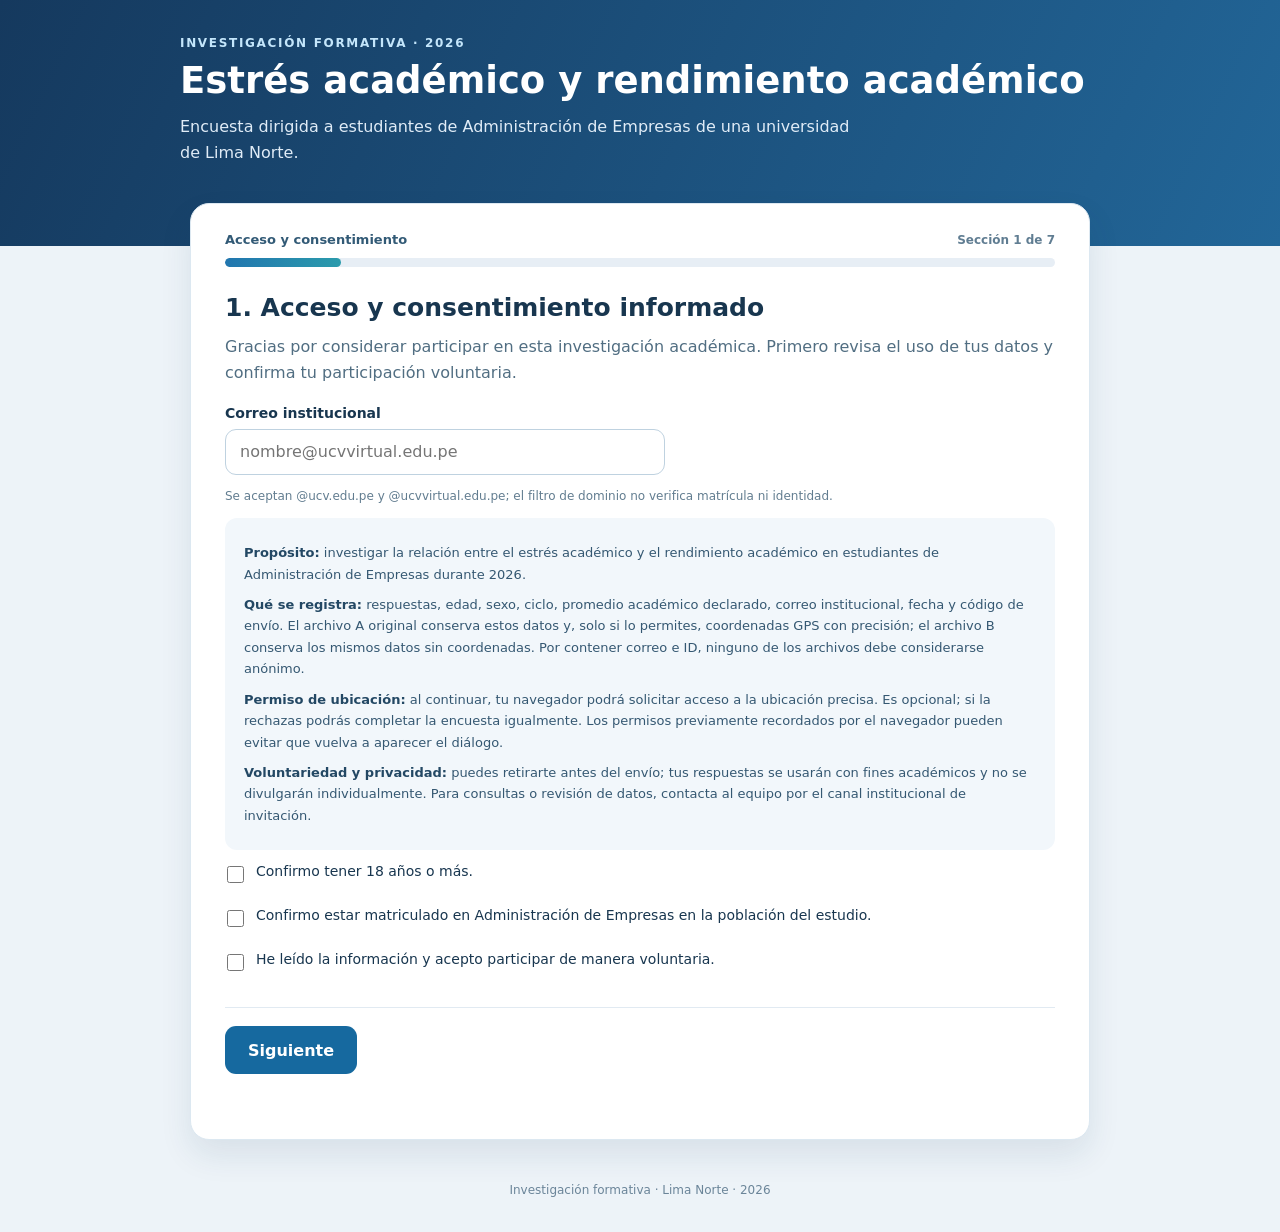
==== commit 42a664d3: "Add files via upload" ====
--- a/encuesta-ucv.html
+++ b/encuesta-ucv.html
@@ -1,114 +1,148 @@
-<!doctype html><html lang="es"><head><meta charset="utf-8"><meta name="viewport" content="width=device-width,initial-scale=1">
-<meta name="referrer" content="strict-origin-when-cross-origin"><title>Encuesta de estrés académico · 2026</title>
+<!doctype html>
+<html lang="es">
+<head>
+<meta charset="utf-8">
+<meta name="viewport" content="width=device-width, initial-scale=1">
+<meta name="referrer" content="strict-origin-when-cross-origin">
+<meta name="theme-color" content="#153e66">
+<title>Encuesta de estrés académico | Investigación formativa 2026</title>
 <link rel="canonical" href="https://judithalva.com/">
 <style>
-:root{font-family:system-ui,-apple-system,Segoe UI,Arial,sans-serif;color:#17304b;background:#edf3f8}*{box-sizing:border-box}body{margin:0}.top{background:linear-gradient(115deg,#153960,#1e5c8e);padding:40px 18px 65px;color:white}.wrap{max-width:920px;margin:auto}.top h1{font-size:clamp(24px,4vw,36px);margin:9px 0}.top p{color:#d9e9f5;line-height:1.6}.kicker{font-size:12px;letter-spacing:.12em;text-transform:uppercase;color:#b2d9f6;font-weight:750}.panel{position:relative;background:#fff;border:1px solid #dfe9f1;border-radius:19px;padding:28px 32px;margin:-32px 12px 30px;box-shadow:0 15px 30px #183d691c}main{padding:0 9px 20px}h2{font-size:23px;margin:0 0 15px}p{line-height:1.65}.screen{display:none}.screen.active{display:block}.fieldLabel{display:block;margin:19px 0 6px;font-weight:700}.entry{width:100%;max-width:410px;border:1px solid #bdcddd;border-radius:10px;padding:12px 14px;font:inherit}.text{font-size:14px;color:#546b7e}.info{background:#f1f7fc;border-radius:12px;padding:14px 18px;font-size:14px;line-height:1.65}.info p{margin:9px 0}.check{display:flex;gap:11px;align-items:flex-start;padding:10px 0;font-size:14px;line-height:1.5}.check input{margin-top:5px;accent-color:#17699e}.btn{background:#16659e;color:white;border:0;border-radius:10px;padding:14px 24px;cursor:pointer;font:inherit;font-weight:700;min-height:48px}.btn:disabled{opacity:.45;cursor:not-allowed}.btnLink{border:0;background:transparent;color:#15639d;text-decoration:underline;cursor:pointer;margin-left:10px;padding:8px}.error{color:#af2d38;font-size:14px;min-height:17px;margin-top:7px}.hint{background:#fff5e4;color:#744900;border:1px solid #f1d7a4;padding:13px 15px;line-height:1.65;border-radius:11px;font-size:14px}.screen .hint{margin:12px 0}.section{margin:25px 0 12px;font-size:17px;color:#174b78;padding:9px 12px;background:#eef5fb;border-left:4px solid #2b78b2}.question{padding:16px 18px;border:1px solid #dde8f0;border-radius:12px;margin:12px 0}.question legend{padding:0 4px;font-weight:600;line-height:1.55}.question .topic{color:#638197;font-size:12px;display:block;font-weight:400;margin-top:3px}.choices{display:grid;grid-template-columns:repeat(3,minmax(0,1fr));gap:8px;margin-top:12px}.choice{display:flex;gap:8px;align-items:center;border:1px solid #cfdfeb;border-radius:9px;padding:10px 12px;cursor:pointer;font-size:13px}.choice:has(input:checked){background:#e9f5ff;border-color:#357fb4}.choice input{accent-color:#14639c}.row{display:flex;align-items:center;gap:16px;flex-wrap:wrap}.small{font-size:12px;color:#5b7286}.success{text-align:center;padding:44px 8px}.success .checkmark{font-size:46px;background:#e3f5ea;color:#178551;width:83px;height:83px;margin:0 auto 20px;border-radius:50%;display:grid;place-items:center}footer{text-align:center;font-size:12px;color:#6b8397;padding:12px 0 30px}#formState{color:#375d78;margin-top:12px;font-size:14px}.separator{height:1px;background:#e1e8ef;margin:25px 0}body.finished .top,body.finished footer{display:none}body.finished main{min-height:100vh;display:flex;align-items:center;justify-content:center}body.finished .panel{margin:15px;width:100%;max-width:590px}@media(max-width:660px){.panel{padding:22px 16px;margin:-30px 6px 25px}.choices{grid-template-columns:repeat(2,1fr)}.question{padding:12px}.row{align-items:stretch;flex-direction:column;gap:7px}.btnLink{margin-left:0}}
-</style></head><body>
-<header class="top"><div class="wrap"><span class="kicker">Investigación formativa · 2026</span><h1>Estrés académico y rendimiento académico</h1><p>Estudiantes de Administración de Empresas de una universidad de Lima Norte</p></div></header>
-<main class="wrap"><div class="panel">
-<section id="screen-email" class="screen active"><h2>Acceso a la encuesta</h2><p>El cuestionario está destinado a estudiantes universitarios de Administración de Empresas de la población definida en el estudio.</p><form id="email-form"><label for="email" class="fieldLabel">Correo institucional</label><input id="email" class="entry" type="email" autocomplete="email" required placeholder="nombre@ucvvirtual.edu.pe"><p class="small">Dominios aceptados: @ucvvirtual.edu.pe y @ucv.edu.pe. Este filtro no confirma identidad ni matrícula.</p><p class="error" id="emailError"></p><button class="btn" type="submit">Continuar</button></form></section>
-<section id="screen-consent" class="screen"><h2>Consentimiento informado</h2><div class="info"><p><strong>Propósito:</strong> estudiar la relación entre el estrés académico y el rendimiento académico en estudiantes de Administración de Empresas durante 2026.</p><p><strong>Datos que se guardan:</strong> correo institucional, respuestas, promedio académico informado, fecha y código de envío en una hoja de cálculo original de acceso restringido. Una segunda hoja de análisis conserva respuestas y puntuaciones sin correo ni GPS. Aunque esta segunda hoja no contenga nombres, los datos no deben considerarse completamente anónimos porque existe un identificador de envío.</p><p><strong>Ubicación opcional:</strong> al pulsar «Continuar a la encuesta», el navegador podrá solicitarte permiso para acceder a tu ubicación. Si autorizas el acceso, guardaremos la latitud, longitud y precisión aproximada proporcionadas por el dispositivo en la hoja original. Estos datos pueden revelar un lugar específico; no son necesarios para participar. Si rechazas el permiso, podrás responder con normalidad y no se guardarán coordenadas. Si ya elegiste un permiso anteriormente, es posible que el navegador no vuelva a mostrar la solicitud.</p><p><strong>Participación:</strong> voluntaria; puedes abandonar antes del envío sin consecuencias. Para consultar sobre el tratamiento de información o solicitar su revisión, contacta al equipo por el canal institucional mediante el que recibiste la invitación. Los datos se usarán únicamente para la investigación y no serán publicados individualmente.</p></div>
-<form id="consentForm"><label class="check"><input id="adult" type="checkbox" required> Confirmo tener 18 años o más.</label><label class="check"><input id="career" type="checkbox" required> Confirmo ser estudiante matriculado de Administración de Empresas en la población del estudio.</label><label class="check"><input id="agree" type="checkbox" required> He leído esta información y acepto participar voluntariamente.</label><p id="geoStatus" class="small" role="status"></p><div class="row"><button id="consentButton" class="btn" type="submit">Continuar a la encuesta</button><button id="back" class="btnLink" type="button">Volver</button></div></form></section>
-<section id="screen-survey" class="screen"><h2>Cuestionario académico</h2>
-<div class="info"><p><strong>Metodología</strong></p><p><strong>Instrumento:</strong> SISCO SV-21 (Barraza, 2018).</p><p><strong>Frecuencia:</strong> 0 Nunca · 1 Casi nunca · 2 Rara vez · 3 Algunas veces · 4 Casi siempre · 5 Siempre.</p></div>
-<form id="survey"><fieldset class="question"><legend>En este periodo de estudios, ¿has tenido preocupación o nerviosismo relacionados con tus actividades académicas?</legend><div class="choices"><label class="choice"><input type="radio" name="filtro_estres" value="si" required> Sí</label><label class="choice"><input type="radio" name="filtro_estres" value="no" required> No</label></div></fieldset>
-<div id="moreQuestions" hidden><fieldset class="question"><legend>¿Qué intensidad consideras que ha tenido tu estrés académico? (1 es poco y 5 es mucho)</legend><div class="choices" id="intensityChoices"></div></fieldset><div id="siscoItems"></div>
-<h3 class="section">Rendimiento académico</h3><label for="average" class="fieldLabel">¿Cuál es tu promedio académico del ciclo actual o del último ciclo concluido? (0–20)</label><input id="average" class="entry" name="promedio" type="number" min="0" max="20" step="0.01" inputmode="decimal" placeholder="Por ejemplo: 15.50"/><p class="small">Se trata de un promedio declarado por el estudiante, no verificado con el registro de notas.</p></div>
-<p class="small" id="filterNote" hidden>Según el ítem filtro del instrumento, cuando se responde «No» el cuestionario finaliza sin las 21 preguntas.</p>
-<div class="row"><button id="send" class="btn" type="submit">Enviar respuestas</button><button type="button" class="btnLink" id="goBack">Volver al consentimiento</button></div><p id="formState" role="status" aria-live="polite"></p></form></section>
-<section id="screen-success" class="screen success"><div class="checkmark">✓</div><h2>¡Gracias por tu participación!</h2><p>Gracias por tomarte el tiempo de llenar esta encuesta. Tus respuestas serán de gran ayuda para nuestro proyecto.</p></section>
+:root{font-family:system-ui,-apple-system,BlinkMacSystemFont,"Segoe UI",Arial,sans-serif;color:#18364f;background:#edf3f8;font-synthesis:none}
+*{box-sizing:border-box}body{margin:0}.hero{background:linear-gradient(115deg,#15395e,#226698);color:#fff;padding:36px 20px 80px}
+.container{max-width:920px;margin:0 auto}.eyebrow{font-size:12px;letter-spacing:.14em;font-weight:750;color:#c4e6fb;text-transform:uppercase}
+h1{font-size:clamp(25px,4.5vw,37px);line-height:1.2;margin:9px 0 11px}.hero p{max-width:680px;color:#e0ecf7;line-height:1.6;margin:0}
+.main{padding:0 15px 20px}.card{position:relative;margin:-43px auto 23px;padding:28px 34px;max-width:900px;border-radius:19px;border:1px solid #dce8f1;background:#fff;box-shadow:0 15px 32px #193f6019}
+h2{font-size:clamp(21px,3vw,25px);line-height:1.3;margin:8px 0 10px}.intro{color:#516e82;line-height:1.62;margin:0 0 19px}
+.progress-head{display:flex;gap:12px;align-items:flex-end;justify-content:space-between;margin:0 0 11px}.progress-title{font-weight:700;font-size:13px;color:#325a76}.counter{font-size:12px;color:#607d92;font-weight:650;white-space:nowrap}
+.progress-track{height:9px;width:100%;border-radius:99px;overflow:hidden;background:#e7eef5;margin-bottom:25px}.progress-fill{height:100%;width:14.28%;background:linear-gradient(90deg,#2176af,#2b9bac);border-radius:99px;transition:width .25s}
+.stage{display:none;animation:enter .15s ease-out}.stage.active{display:block}@keyframes enter{from{opacity:.78;transform:translateY(3px)}to{opacity:1;transform:none}}
+.field-label{display:block;font-weight:700;font-size:14px;margin:19px 0 8px}.entry{width:100%;max-width:440px;border:1px solid #bfd2e0;border-radius:11px;font:inherit;padding:12px 14px;color:#193a55;background:#fff;min-height:46px}
+.entry:focus-visible,input:focus-visible,button:focus-visible{outline:3px solid #82c1eb;outline-offset:2px}.text{font-size:14px;color:#57748b;line-height:1.6}.small{font-size:12px;color:#627d90;line-height:1.6}
+.info{background:#f2f7fb;border-radius:12px;padding:15px 19px;font-size:13px;line-height:1.65;color:#355872}.info p{margin:9px 0}.info strong{color:#234864}
+.check{display:flex;gap:12px;align-items:flex-start;cursor:pointer;padding:11px 2px;font-size:14px;line-height:1.5}.check input{margin:5px 0 0;min-width:17px;min-height:17px;accent-color:#186ba5}
+.method{border-left:4px solid #2583bc;background:#f0f7fd;border-radius:10px;padding:12px 16px;margin:15px 0 21px;line-height:1.6;font-size:13px;color:#315977}.method p{margin:4px 0}
+.question{padding:17px 18px;margin:14px 0;background:#fff;border:1px solid #dae6ef;border-radius:12px;min-width:0}.question legend{padding:0 5px;font-weight:700;line-height:1.55;font-size:14px}
+.choice-grid{display:grid;grid-template-columns:repeat(3,minmax(0,1fr));gap:9px;margin-top:12px}.choice{display:flex;gap:9px;align-items:center;border:1px solid #cbddeb;padding:11px 12px;border-radius:10px;cursor:pointer;font-size:13px;line-height:1.45;min-height:46px}
+.choice:has(input:checked){background:#e9f5fe;border-color:#3a89ba;box-shadow:inset 0 0 0 1px #3a89ba}.choice input{accent-color:#176aa5;flex:0 0 auto}
+.navigation{background:#fff;border-top:1px solid #e1eaf2;padding:18px 0 6px;margin-top:25px;display:flex;gap:12px;align-items:center;justify-content:space-between;flex-wrap:wrap;z-index:2}
+.btn{background:#16699f;color:#fff;border:0;padding:13px 23px;border-radius:11px;font:inherit;font-weight:750;cursor:pointer;min-height:48px}.btn:hover:not(:disabled){background:#105584}.btn:disabled{opacity:.54;cursor:not-allowed}.btn-secondary{background:#eef5fa;border:1px solid #bfd2e0;color:#244d6c}.btn-secondary:hover:not(:disabled){background:#e0edf5}
+.error{color:#ad2938;font-size:13px;line-height:1.5;margin:12px 0 0;min-height:19px}.warning{background:#fff4e3;border:1px solid #eed7a9;border-radius:11px;color:#885319;padding:13px 15px;line-height:1.55;font-size:13px}
+.summary{border:1px solid #dbe8f1;border-radius:11px;padding:15px 19px;background:#f9fcfe;font-size:14px;line-height:1.7}.summary strong{color:#254e6b}.done{text-align:center;padding:40px 14px 50px}.done .mark{display:grid;place-items:center;border-radius:50%;font-size:43px;margin:0 auto 18px;background:#e6f7ec;color:#18834b;width:85px;height:85px}footer{text-align:center;padding:0 15px 35px;color:#6b8599;font-size:12px}
+[hidden]{display:none!important}body.finished .hero,body.finished footer,body.finished .progress-area,body.finished .navigation{display:none}body.finished .main{min-height:100dvh;display:flex;align-items:center;justify-content:center}body.finished .card{margin:25px auto;max-width:640px;width:100%}
+@media(max-width:650px){.hero{padding:28px 16px 74px}.main{padding:0 9px 20px}.card{padding:20px 16px;border-radius:16px}.choice-grid{grid-template-columns:repeat(2,minmax(0,1fr));gap:7px}.question{padding:13px 10px;margin:10px 0}.choice{padding:9px;min-height:47px;font-size:12px}.navigation{padding-bottom:12px}.navigation .btn{flex:1}.info{padding:12px 14px}}
+@media(prefers-reduced-motion:reduce){.stage{animation:none}.progress-fill{transition:none}}
+</style>
+</head>
+<body>
+<header class="hero"><div class="container"><div class="eyebrow">Investigación formativa · 2026</div><h1>Estrés académico y rendimiento académico</h1><p>Encuesta dirigida a estudiantes de Administración de Empresas de una universidad de Lima Norte.</p></div></header>
+<main class="main"><div class="card">
+<div class="progress-area" id="progressArea"><div class="progress-head"><span class="progress-title" id="progressTitle">Acceso y consentimiento</span><span class="counter" id="progressCounter">Sección 1 de 7</span></div><div class="progress-track" role="progressbar" aria-label="Progreso de la encuesta" aria-valuemin="0" aria-valuemax="100" aria-valuenow="14" id="progressTrack"><div class="progress-fill" id="progressFill"></div></div></div>
+<form id="survey" novalidate autocomplete="on">
+<section class="stage active" data-step="1" aria-labelledby="title1">
+<h2 id="title1">1. Acceso y consentimiento informado</h2><p class="intro">Gracias por considerar participar en esta investigación académica. Primero revisa el uso de tus datos y confirma tu participación voluntaria.</p>
+<label class="field-label" for="email">Correo institucional</label><input id="email" class="entry" name="email" type="email" required autocomplete="email" placeholder="nombre@ucvvirtual.edu.pe"><p class="small">Se aceptan @ucv.edu.pe y @ucvvirtual.edu.pe; el filtro de dominio no verifica matrícula ni identidad.</p>
+<div class="info"><p><strong>Propósito:</strong> investigar la relación entre el estrés académico y el rendimiento académico en estudiantes de Administración de Empresas durante 2026.</p>
+<p><strong>Qué se registra:</strong> respuestas, edad, sexo, ciclo, promedio académico declarado, correo institucional, fecha y código de envío. El archivo A original conserva estos datos y, solo si lo permites, coordenadas GPS con precisión; el archivo B conserva los mismos datos sin coordenadas. Por contener correo e ID, ninguno de los archivos debe considerarse anónimo.</p>
+<p><strong>Permiso de ubicación:</strong> al continuar, tu navegador podrá solicitar acceso a la ubicación precisa. Es opcional; si la rechazas podrás completar la encuesta igualmente. Los permisos previamente recordados por el navegador pueden evitar que vuelva a aparecer el diálogo.</p>
+<p><strong>Voluntariedad y privacidad:</strong> puedes retirarte antes del envío; tus respuestas se usarán con fines académicos y no se divulgarán individualmente. Para consultas o revisión de datos, contacta al equipo por el canal institucional de invitación.</p></div>
+<label class="check"><input type="checkbox" id="adult" required> Confirmo tener 18 años o más.</label>
+<label class="check"><input type="checkbox" id="career" required> Confirmo estar matriculado en Administración de Empresas en la población del estudio.</label>
+<label class="check"><input type="checkbox" id="agree" required> He leído la información y acepto participar de manera voluntaria.</label>
+<p id="geoStatus" class="small" role="status"></p>
+</section>
+<section class="stage" data-step="2" aria-labelledby="title2">
+<h2 id="title2">2. Datos generales</h2><p class="intro">Completa estos cuatro datos para conocer las características de los estudiantes participantes.</p>
+<div class="question"><label class="field-label" for="edad">1. ¿Qué edad tienes?</label><input type="number" class="entry" id="edad" name="edad" min="18" max="110" required inputmode="numeric" placeholder="Edad en años cumplidos"></div>
+<fieldset class="question"><legend>2. ¿Con qué sexo te identificas?</legend><div class="choice-grid"><label class="choice"><input type="radio" name="sexo" value="Mujer" required> Mujer</label><label class="choice"><input type="radio" name="sexo" value="Hombre" required> Hombre</label><label class="choice"><input type="radio" name="sexo" value="No binario" required> No binario</label><label class="choice"><input type="radio" name="sexo" value="Otro" required> Otro</label><label class="choice"><input type="radio" name="sexo" value="Prefiero no responder" required> Prefiero no responder</label></div></fieldset>
+<div class="question"><label class="field-label" for="ciclo">3. ¿En qué ciclo académico te encuentras?</label><select id="ciclo" name="ciclo" class="entry" required><option value="">Selecciona tu ciclo</option><option value="1">I</option><option value="2">II</option><option value="3">III</option><option value="4">IV</option><option value="5">V</option><option value="6">VI</option><option value="7">VII</option><option value="8">VIII</option><option value="9">IX</option><option value="10">X</option><option value="11">XI</option><option value="12">XII</option></select></div>
+<fieldset class="question"><legend>4. ¿Actualmente estudias Administración de Empresas?</legend><div class="choice-grid"><label class="choice"><input type="radio" name="estudia_admin" value="si" required> Sí</label><label class="choice"><input type="radio" name="estudia_admin" value="no" required> No</label></div><p class="small">La encuesta está dirigida únicamente a estudiantes de esta carrera.</p></fieldset>
+</section>
+<section class="stage" data-step="3" aria-labelledby="title3">
+<h2 id="title3">3. Evaluación inicial del estrés</h2><p class="intro">Piensa en tus experiencias durante el semestre académico actual.</p>
+<fieldset class="question"><legend>5. Durante este semestre, ¿has experimentado preocupación o nerviosismo relacionados con tus estudios?</legend><div class="choice-grid"><label class="choice"><input type="radio" name="filtro_estres" value="si" required> Sí</label><label class="choice"><input type="radio" name="filtro_estres" value="no" required> No</label></div></fieldset>
+<div id="intensityBlock" hidden><fieldset class="question"><legend>6. En una escala del 1 al 5, ¿qué intensidad ha tenido el estrés que experimentaste? (1 = Muy poco; 5 = Mucho)</legend><div class="choice-grid" id="intensityChoices"></div></fieldset></div>
+<div id="noInfo" class="method" hidden>Si respondiste «No», pasarás directamente a la finalización. No tendrás que contestar las 21 preguntas ni indicar tu promedio académico.</div>
+</section>
+<section class="stage" data-step="4" aria-labelledby="title4"><h2 id="title4">4. Estresores académicos</h2><p class="intro">Indica con qué frecuencia estas situaciones te generan estrés durante tus estudios.</p><div class="method"><p><strong>Metodología · Instrumento:</strong> SISCO SV-21 (Barraza, 2018).</p><p><strong>Escala de frecuencia:</strong> Nunca · Casi nunca · Rara vez · Algunas veces · Casi siempre · Siempre.</p></div><div id="items1"></div></section>
+<section class="stage" data-step="5" aria-labelledby="title5"><h2 id="title5">5. Síntomas del estrés</h2><p class="intro">Selecciona la frecuencia con la que has experimentado cada manifestación relacionada con el estrés académico.</p><div class="method"><p><strong>Escala:</strong> Nunca · Casi nunca · Rara vez · Algunas veces · Casi siempre · Siempre.</p></div><div id="items2"></div></section>
+<section class="stage" data-step="6" aria-labelledby="title6"><h2 id="title6">6. Estrategias de afrontamiento</h2><p class="intro">Indica con qué frecuencia utilizas cada estrategia para responder a situaciones que te preocupan.</p><div class="method"><p><strong>Escala:</strong> Nunca · Casi nunca · Rara vez · Algunas veces · Casi siempre · Siempre.</p></div><div id="items3"></div></section>
+<section class="stage" data-step="7" aria-labelledby="title7"><h2 id="title7">7. Rendimiento académico y finalización</h2>
+<div id="gradeBlock"><p class="intro">Para relacionar las respuestas con el rendimiento académico, indica tu promedio del ciclo actual o del último concluido.</p><label class="field-label" for="average">¿Cuál es tu promedio académico del ciclo actual o del último ciclo concluido? (0–20)</label><input id="average" name="promedio" class="entry" type="number" step="0.01" inputmode="decimal" min="0" max="20" required placeholder="Por ejemplo: 15.50"><p class="small">Es un promedio declarado por el estudiante, no verificado con el registro oficial de notas.</p></div>
+<div id="noGradeBlock" class="method" hidden>Como respondiste «No» a la pregunta inicial de estrés, la encuesta finalizará sin solicitar intensidad, preguntas de frecuencia ni promedio académico.</div>
+<div class="summary"><strong>Antes de enviar:</strong> revisa tus respuestas si lo necesitas usando «Anterior». El formulario enviará tus datos a los registros de la investigación. No podrás editar el envío desde esta página una vez confirmado.</div>
+</section>
+<div class="navigation" id="navigation"><button id="backButton" class="btn btn-secondary" type="button" hidden>Anterior</button><button id="nextButton" class="btn" type="button">Siguiente</button></div>
+<p id="formError" class="error" role="alert" aria-live="polite"></p>
+</form>
+<div class="done" id="done" hidden><div class="mark">✓</div><h2>¡Gracias por tu participación!</h2><p>Gracias por tomarte el tiempo de llenar esta encuesta. Tus respuestas serán de gran ayuda para nuestro proyecto.</p></div>
 </div></main><footer>Investigación formativa · Lima Norte · 2026</footer>
 <script>
 'use strict';
 const API_URL='https://script.google.com/macros/s/AKfycbyQ9neie_ALYkayTMLt8nsBK0jP6-Z5_3MmpbmOk6W5xb1McSBHBp4aY_ojH2QcwRu0/exec';
 const DOMAINS=['ucv.edu.pe','ucvvirtual.edu.pe'];
-/**
- * REEMPLAZAR LOS 21 CAMPOS VACÍOS CON LOS ENUNCIADOS ÍNTEGROS DEL INSTRUMENTO
- * SISCO SV-21 QUE EL EQUIPO TENGA AUTORIZADO PARA USAR. NO PARAFRASEAR.
- * Estos textos son propiedad de sus autores y deben obtenerse de la fuente oficial.
- * Ítems 1–7: estresores; 8–14: síntomas; 15–21: afrontamiento.
- * El formulario NO envía respuestas mientras falte algún enunciado.
- */
 const SISCO_ITEMS=[
- '', // P1: Estresores · ítem oficial 1
- '', // P2: Estresores · ítem oficial 2
- '', // P3: Estresores · ítem oficial 3
- '', // P4: Estresores · ítem oficial 4
- '', // P5: Estresores · ítem oficial 5
- '', // P6: Estresores · ítem oficial 6
- '', // P7: Estresores · ítem oficial 7
- '', // P8: Síntomas · ítem oficial 8
- '', // P9: Síntomas · ítem oficial 9
- '', // P10: Síntomas · ítem oficial 10
- '', // P11: Síntomas · ítem oficial 11
- '', // P12: Síntomas · ítem oficial 12
- '', // P13: Síntomas · ítem oficial 13
- '', // P14: Síntomas · ítem oficial 14
- '', // P15: Afrontamiento · ítem oficial 15
- '', // P16: Afrontamiento · ítem oficial 16
- '', // P17: Afrontamiento · ítem oficial 17
- '', // P18: Afrontamiento · ítem oficial 18
- '', // P19: Afrontamiento · ítem oficial 19
- '', // P20: Afrontamiento · ítem oficial 20
- ''  // P21: Afrontamiento · ítem oficial 21
+ "¿Con qué frecuencia te genera estrés tener demasiadas tareas y trabajos universitarios?",
+ "¿Con qué frecuencia te genera estrés la actitud o el trato de tus docentes?",
+ "¿Con qué frecuencia te generan estrés las evaluaciones y los trabajos de investigación?",
+ "¿Con qué frecuencia te genera estrés el nivel de exigencia de tus docentes?",
+ "¿Con qué frecuencia te generan estrés los diferentes tipos de trabajos académicos que te solicitan?",
+ "¿Con qué frecuencia te genera estrés disponer de poco tiempo para terminar tus tareas?",
+ "¿Con qué frecuencia te genera estrés no comprender claramente las indicaciones de tus docentes?",
+ "¿Con qué frecuencia experimentas cansancio persistente cuando estás estresado por tus estudios?",
+ "¿Con qué frecuencia experimentas tristeza o desánimo cuando estás estresado?",
+ "¿Con qué frecuencia sientes ansiedad, angustia o desesperación debido al estrés académico?",
+ "¿Con qué frecuencia tienes dificultades para concentrarte cuando estás estresado?",
+ "¿Con qué frecuencia reaccionas con irritabilidad cuando estás estresado?",
+ "¿Con qué frecuencia discutes o tienes conflictos con otras personas cuando estás estresado?",
+ "¿Con qué frecuencia pierdes las ganas de realizar tus actividades académicas cuando estás estresado?",
+ "¿Con qué frecuencia te concentras en resolver el problema que te preocupa?",
+ "¿Con qué frecuencia buscas soluciones concretas para enfrentar una situación estresante?",
+ "¿Con qué frecuencia analizas las ventajas y desventajas de las posibles soluciones?",
+ "¿Con qué frecuencia intentas controlar tus emociones ante una situación estresante?",
+ "¿Con qué frecuencia recuerdas cómo resolviste anteriormente situaciones similares?",
+ "¿Con qué frecuencia elaboras y ejecutas un plan para enfrentar las situaciones que te generan estrés?",
+ "¿Con qué frecuencia intentas identificar aspectos positivos en las situaciones que te preocupan?"
 ];
-const READY=SISCO_ITEMS.length===21&&SISCO_ITEMS.every(v=>typeof v==='string'&&v.trim().length>=12);
-const choiceLabels=['Nunca','Casi nunca','Rara vez','Algunas veces','Casi siempre','Siempre'];
-const $=id=>document.getElementById(id);const screens=['email','consent','survey','success'];
-let studentEmail='',geo=null,sendId=null,sending=false,confirmationTimers=[],confirmScripts=[],timeout=null,poll=0;
-function show(name){screens.forEach(x=>$('screen-'+x).classList.toggle('active',x===name));document.body.classList.toggle('finished',name==='success');window.scrollTo(0,0);}
-function makeRadio(name,value,label,required){const l=document.createElement('label');l.className='choice';const r=document.createElement('input');r.type='radio';r.name=name;r.value=String(value);r.required=Boolean(required);const t=document.createElement('span');t.textContent=label;l.append(r,t);return l;}
-[1,2,3,4,5].forEach(i=>$('intensityChoices').appendChild(makeRadio('intensidad',i,String(i),true)));
-const root=$('siscoItems');for(let i=0;i<21;i++){
- if(i===0||i===7||i===14){const h=document.createElement('h3');h.className='section';h.textContent=i===0?'Dimensión 1 · Estresores académicos':i===7?'Dimensión 2 · Síntomas del estrés':'Dimensión 3 · Estrategias de afrontamiento';root.appendChild(h);}
- const field=document.createElement('fieldset');field.className='question';const legend=document.createElement('legend');legend.textContent='P'+(i+1)+'. '+(SISCO_ITEMS[i].trim()||'ENUNCIADO OFICIAL PENDIENTE');field.appendChild(legend);
- const opts=document.createElement('div');opts.className='choices';choiceLabels.forEach((label,val)=>opts.appendChild(makeRadio('p'+(i+1),val,label,true)));field.appendChild(opts);root.appendChild(field);
-}
-// El filtro «No» se puede enviar sin los ítems SISCO. «Sí» requiere los 21 ítems verificados.
-$('send').disabled=true;
-$('email-form').addEventListener('submit',e=>{e.preventDefault();const email=$('email').value.trim().toLowerCase(),domain=email.split('@')[1]||'';if(!/^[^\s@]+@[^\s@]+\.[^\s@]+$/.test(email)||!DOMAINS.includes(domain)){$('emailError').textContent='Ingresa un correo institucional válido.';return;}studentEmail=email;$('emailError').textContent='';show('consent');});
-$('back').addEventListener('click',()=>show('email'));
-$('goBack').addEventListener('click',()=>show('consent'));
-$('consentForm').addEventListener('submit',e=>{
- e.preventDefault();if(!e.target.reportValidity())return;geo=null;
- const btn=$('consentButton');btn.disabled=true;btn.textContent='Solicitando ubicación…';
- function finish(){btn.disabled=false;btn.textContent='Continuar a la encuesta';show('survey');}
- if(!navigator.geolocation){$('geoStatus').textContent='GPS no disponible; continuarás sin compartir ubicación.';finish();return;}
- try {
-  navigator.geolocation.getCurrentPosition(pos=>{geo={lat:pos.coords.latitude,lon:pos.coords.longitude,accuracy:pos.coords.accuracy};$('geoStatus').textContent='Ubicación autorizada para registrar al enviar.';finish();},
-   ()=>{$('geoStatus').textContent='No se obtuvo permiso GPS; continuarás igualmente.';finish();},
-   {enableHighAccuracy:true,timeout:15000,maximumAge:0});
- } catch (_) { $('geoStatus').textContent='No se pudo solicitar GPS; continuarás igualmente.';finish(); }
-});
-function changeFilter(){
- const checked=document.querySelector('input[name="filtro_estres"]:checked');
- const yes=!!checked&&checked.value==='si';
- const no=!!checked&&checked.value==='no';
- $('moreQuestions').hidden=!yes;
- $('filterNote').hidden=!no;
- document.querySelectorAll('#moreQuestions input').forEach(x=>{x.disabled=!yes;});
- // «No»: envío inmediato. «Sí»: preguntas obligatorias + promedio, si el instrumento está completo.
- $('send').disabled=sending||(!no&&!(yes&&READY));
- $('formState').textContent='';
-}
-document.querySelectorAll('input[name="filtro_estres"]').forEach(x=>x.addEventListener('change',changeFilter));changeFilter();
-function newId(){if(window.crypto&&crypto.randomUUID)return crypto.randomUUID();if(window.crypto&&crypto.getRandomValues){const a=crypto.getRandomValues(new Uint8Array(16));return Array.from(a,v=>v.toString(16).padStart(2,'0')).join('');}return String(Date.now())+Math.random().toString(36).slice(2);}
+const frequency=['Nunca','Casi nunca','Rara vez','Algunas veces','Casi siempre','Siempre'];
+const $=id=>document.getElementById(id);
+const form=$('survey');
+const titles=['Acceso y consentimiento','Datos generales','Evaluación inicial','Estresores académicos','Síntomas del estrés','Estrategias de afrontamiento','Rendimiento y finalización'];
+let step=1,geo=null,sendId=null,sending=false,submitted=false,confirmationTimers=[],confirmScripts=[],timeout=null,poll=0;
+const entry=selector=>document.querySelector(selector);
+function radio(name){return entry('input[name="'+name+'"]:checked')?.value||'';}
+function makeRadio(name,value,label){const box=document.createElement('label');box.className='choice';const input=document.createElement('input');input.type='radio';input.name=name;input.value=String(value);input.required=true;const span=document.createElement('span');span.textContent=label;box.append(input,span);return box;}
+[1,2,3,4,5].forEach(n=>$('intensityChoices').appendChild(makeRadio('intensidad',n,n)));
+SISCO_ITEMS.forEach((question,i)=>{const root=$('items'+(Math.floor(i/7)+1));const field=document.createElement('fieldset');field.className='question';const legend=document.createElement('legend');legend.textContent=(i+7)+'. '+question;field.appendChild(legend);const grid=document.createElement('div');grid.className='choice-grid';frequency.forEach((label,value)=>grid.appendChild(makeRadio('p'+(i+1),value,label)));field.appendChild(grid);root.appendChild(field);});
+function yesStress(){return radio('filtro_estres')==='si';}
+function route(){return radio('filtro_estres')==='no'?[1,2,3,7]:[1,2,3,4,5,6,7];}
+function updateFilter(){const yes=yesStress(),no=radio('filtro_estres')==='no';$('intensityBlock').hidden=!yes;$('noInfo').hidden=!no;$('gradeBlock').hidden=!yes;$('noGradeBlock').hidden=yes;$('title7').textContent=yes?'7. Rendimiento académico y finalización':'Finalización de la encuesta';$('average').disabled=!yes;document.querySelectorAll('#intensityBlock input,#items1 input,#items2 input,#items3 input').forEach(el=>el.disabled=!yes);if(step===3||step===7)paint();}
+function paint(){document.querySelectorAll('.stage').forEach(s=>{s.classList.toggle('active',Number(s.dataset.step)===step);});const stages=route(),place=stages.indexOf(step)+1,percent=Math.round(place/stages.length*100);$('progressTitle').textContent=titles[step-1];$('progressCounter').textContent='Sección '+place+' de '+stages.length;$('progressFill').style.width=percent+'%';$('progressTrack').setAttribute('aria-valuenow',String(percent));$('backButton').hidden=step===1;$('nextButton').textContent=step===7?'Enviar respuestas':step===3&&!yesStress()&&radio('filtro_estres')==='no'?'Ir a finalizar':'Siguiente';$('nextButton').disabled=sending;window.scrollTo({top:0,behavior:'instant'});}
+function go(target){step=target;$('formError').textContent='';paint();}
+function invalidMessage(el){if(el.id==='email')return 'Escribe un correo institucional válido.';if(el.name==='filtro_estres')return 'Selecciona «Sí» o «No» para continuar.';if(el.type==='checkbox')return 'Debes marcar las tres confirmaciones del consentimiento informado.';if(el.name==='estudia_admin')return 'Confirma si estudias Administración de Empresas.';if(el.name==='promedio')return 'Escribe un promedio entre 0 y 20.';return 'Completa todas las respuestas de esta sección antes de continuar.';}
+function validate(n){const stage=entry('.stage[data-step="'+n+'"]');const required=[...stage.querySelectorAll('[required]')].filter(el=>!el.disabled);for(const el of required){if(!el.checkValidity()){const msg=invalidMessage(el);$('formError').textContent=msg;if(n===step){el.reportValidity();el.focus({preventScroll:false});}return false;}}
+if(n===1){const email=$('email').value.trim().toLowerCase(),domain=email.split('@')[1]||'';if(!DOMAINS.includes(domain)){$('formError').textContent='Utiliza una dirección @ucv.edu.pe o @ucvvirtual.edu.pe.';$('email').focus();return false;}}
+if(n===2&&radio('estudia_admin')!=='si'){$('formError').textContent='Esta encuesta está dirigida únicamente a estudiantes de Administración de Empresas.';return false;}
+return true;}
+function askLocation(continueTo){geo=null;$('geoStatus').textContent='';$('nextButton').disabled=true;$('nextButton').textContent='Solicitando ubicación…';let finished=false;function finish(msg){if(finished)return;finished=true;$('geoStatus').textContent=msg;go(continueTo);}
+if(!navigator.geolocation){finish('La ubicación no está disponible. Puedes continuar normalmente.');return;}
+try{navigator.geolocation.getCurrentPosition(pos=>{geo={lat:pos.coords.latitude,lon:pos.coords.longitude,accuracy:pos.coords.accuracy};finish('Ubicación autorizada.');},()=>finish('Permiso no concedido o ubicación no disponible. Puedes continuar normalmente.'),{enableHighAccuracy:true,timeout:12000,maximumAge:0});}
+catch(_){finish('No se pudo consultar la ubicación. Puedes continuar normalmente.');}}
+function id(){if(globalThis.crypto?.randomUUID)return crypto.randomUUID();if(globalThis.crypto?.getRandomValues){const a=crypto.getRandomValues(new Uint8Array(16));return Array.from(a,n=>n.toString(16).padStart(2,'0')).join('');}return String(Date.now())+Math.random().toString(36).slice(2);}
 function stopChecks(){confirmationTimers.forEach(clearTimeout);confirmationTimers=[];if(timeout)clearTimeout(timeout);timeout=null;confirmScripts.forEach(([node,key])=>{node.remove();delete window[key];});confirmScripts=[];}
-function success(){if(!sending)return;sending=false;stopChecks();show('success');}
-function error(msg){if(!sending)return;sending=false;stopChecks();$('send').disabled=false;$('send').textContent='Enviar respuestas';$('formState').textContent=msg;}
-function check(){if(!sending||!sendId)return;const name='__judithSISCOcheck'+(++poll);const node=document.createElement('script');window[name]=result=>{if(result&&result.app==='judith-sisco21'&&result.requestId===sendId&&result.ok===true)success();};confirmScripts.push([node,name]);node.onerror=()=>{node.remove();};node.src=API_URL+(API_URL.includes('?')?'&':'?')+'check='+encodeURIComponent(sendId)+'&callback='+name+'&_='+Date.now();document.head.appendChild(node);}
-$('survey').addEventListener('submit',e=>{
- e.preventDefault();
- const filtro=document.querySelector('input[name="filtro_estres"]:checked');
- if(!filtro){$('formState').textContent='Selecciona Sí o No antes de enviar.';return;}
- if(filtro.value==='si'&&!READY){$('formState').textContent='No se puede registrar la sección de preguntas hasta que el equipo incorpore el instrumento completo.';return;}
- if(!e.target.reportValidity()||sending)return;
- if(!/^https:\/\/script\.google\.com\/macros\/s\/[^/]+\/exec(?:\?.*)?$/.test(API_URL)){$('formState').textContent='El formulario todavía no tiene un Apps Script conectado.';return;}
- if(!sendId)sendId=newId();const data=new URLSearchParams(new FormData(e.target));data.set('email',studentEmail);data.set('mayor','si');data.set('carrera','si');data.set('consent','si');data.set('request_id',sendId);data.set('instrumento_confirmado',filtro.value==='si'?'si':'no');
- if(geo){data.set('gps_consent','si');data.set('lat',String(geo.lat));data.set('lon',String(geo.lon));data.set('accuracy',String(geo.accuracy));}else data.set('gps_consent','no');
- sending=true;$('send').disabled=true;$('send').textContent='Enviando…';$('formState').textContent='Registrando tus respuestas…';
- fetch(API_URL,{method:'POST',mode:'no-cors',body:data,redirect:'follow'}).catch(()=>{});
- [1800,3500,6500,10500,16500,23500,31000].forEach(ms=>confirmationTimers.push(setTimeout(check,ms)));
- timeout=setTimeout(()=>error('No fue posible confirmar el registro. Consulta con el equipo antes de reenviar.'),37000);
-});
-</script></body></html>
+function success(){if(!sending)return;submitted=true;sending=false;stopChecks();document.body.classList.add('finished');form.hidden=true;$('done').hidden=false;window.scrollTo(0,0);}
+function fail(message){if(!sending)return;sending=false;stopChecks();$('nextButton').disabled=false;$('nextButton').textContent='Enviar respuestas';$('formError').textContent=message;}
+function check(){if(!sending||!sendId)return;const callback='__judithSISCOcheck'+(++poll),script=document.createElement('script');window[callback]=result=>{if(result&&result.app==='judith-sisco21'&&result.requestId===sendId&&result.ok===true)success();};confirmScripts.push([script,callback]);script.onerror=()=>script.remove();script.src=API_URL+(API_URL.includes('?')?'&':'?')+'check='+encodeURIComponent(sendId)+'&callback='+callback+'&_='+Date.now();document.head.appendChild(script);}
+function submit(){if(sending||submitted)return;const all=route();for(const n of all){go(n);if(!validate(n)){return;}}go(7);if(!/^https:\/\/script\.google\.com\/macros\/s\/[^/]+\/exec(?:\?.*)?$/.test(API_URL)){$('formError').textContent='No hay un enlace válido de Google Apps Script.';return;}
+if(!sendId)sendId=id();const data=new URLSearchParams(new FormData(form));data.set('email',$('email').value.trim().toLowerCase());data.set('mayor','si');data.set('carrera','si');data.set('consent','si');data.set('request_id',sendId);data.set('instrumento_confirmado',yesStress()?'si':'no');
+if(geo){data.set('gps_consent','si');data.set('lat',String(geo.lat));data.set('lon',String(geo.lon));data.set('accuracy',String(geo.accuracy));}else{data.set('gps_consent','no');}
+sending=true;paint();$('nextButton').textContent='Enviando…';$('formError').textContent='Registrando tus respuestas…';fetch(API_URL,{method:'POST',mode:'no-cors',body:data,redirect:'follow'}).catch(()=>{});
+[1800,3500,6500,10500,16500,23500,31000].forEach(ms=>confirmationTimers.push(setTimeout(check,ms)));timeout=setTimeout(()=>fail('No fue posible confirmar el registro. Consulta con el equipo antes de reenviar.'),37000);}
+$('nextButton').addEventListener('click',()=>{if(sending)return;if(!validate(step))return;if(step===7){submit();return;}if(step===1){askLocation(2);return;}if(step===3){go(yesStress()?4:7);return;}go(step+1);});
+$('backButton').addEventListener('click',()=>{if(sending)return;const stages=route(),idx=stages.indexOf(step);if(idx>0)go(stages[idx-1]);});
+document.querySelectorAll('input[name="filtro_estres"]').forEach(el=>el.addEventListener('change',updateFilter));
+form.addEventListener('submit',e=>{e.preventDefault();if(step===7)submit();else $('nextButton').click();});
+updateFilter();paint();
+</script>
+</body>
+</html>
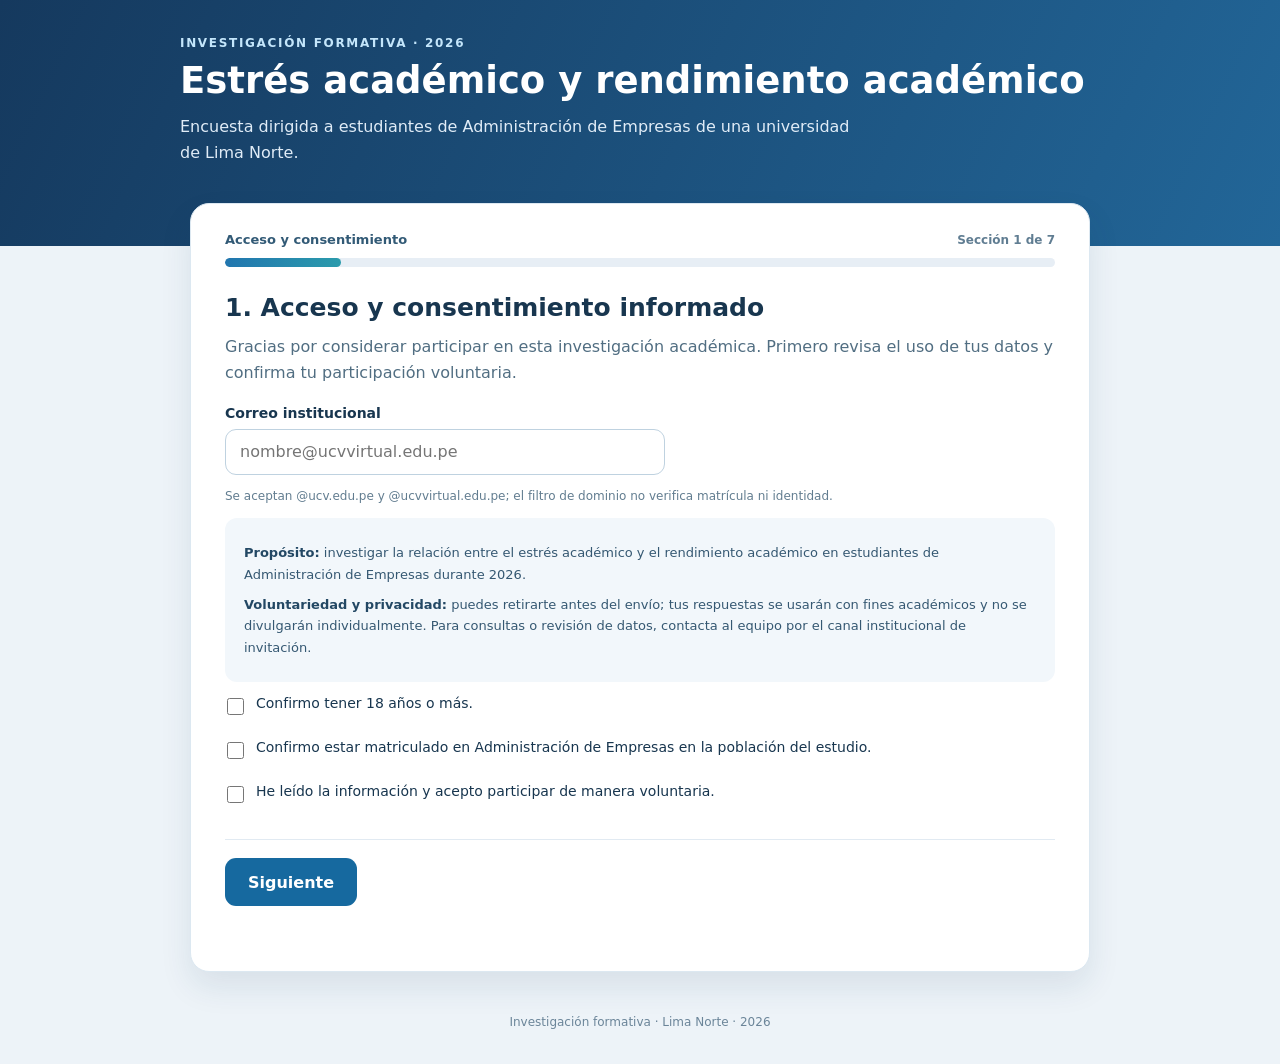
==== commit 0f96cbfe: "Update encuesta-ucv.html" ====
--- a/encuesta-ucv.html
+++ b/encuesta-ucv.html
@@ -43,8 +43,6 @@
 <h2 id="title1">1. Acceso y consentimiento informado</h2><p class="intro">Gracias por considerar participar en esta investigación académica. Primero revisa el uso de tus datos y confirma tu participación voluntaria.</p>
 <label class="field-label" for="email">Correo institucional</label><input id="email" class="entry" name="email" type="email" required autocomplete="email" placeholder="nombre@ucvvirtual.edu.pe"><p class="small">Se aceptan @ucv.edu.pe y @ucvvirtual.edu.pe; el filtro de dominio no verifica matrícula ni identidad.</p>
 <div class="info"><p><strong>Propósito:</strong> investigar la relación entre el estrés académico y el rendimiento académico en estudiantes de Administración de Empresas durante 2026.</p>
-<p><strong>Qué se registra:</strong> respuestas, edad, sexo, ciclo, promedio académico declarado, correo institucional, fecha y código de envío. El archivo A original conserva estos datos y, solo si lo permites, coordenadas GPS con precisión; el archivo B conserva los mismos datos sin coordenadas. Por contener correo e ID, ninguno de los archivos debe considerarse anónimo.</p>
-<p><strong>Permiso de ubicación:</strong> al continuar, tu navegador podrá solicitar acceso a la ubicación precisa. Es opcional; si la rechazas podrás completar la encuesta igualmente. Los permisos previamente recordados por el navegador pueden evitar que vuelva a aparecer el diálogo.</p>
 <p><strong>Voluntariedad y privacidad:</strong> puedes retirarte antes del envío; tus respuestas se usarán con fines académicos y no se divulgarán individualmente. Para consultas o revisión de datos, contacta al equipo por el canal institucional de invitación.</p></div>
 <label class="check"><input type="checkbox" id="adult" required> Confirmo tener 18 años o más.</label>
 <label class="check"><input type="checkbox" id="career" required> Confirmo estar matriculado en Administración de Empresas en la población del estudio.</label>
@@ -54,7 +52,7 @@
 <section class="stage" data-step="2" aria-labelledby="title2">
 <h2 id="title2">2. Datos generales</h2><p class="intro">Completa estos cuatro datos para conocer las características de los estudiantes participantes.</p>
 <div class="question"><label class="field-label" for="edad">1. ¿Qué edad tienes?</label><input type="number" class="entry" id="edad" name="edad" min="18" max="110" required inputmode="numeric" placeholder="Edad en años cumplidos"></div>
-<fieldset class="question"><legend>2. ¿Con qué sexo te identificas?</legend><div class="choice-grid"><label class="choice"><input type="radio" name="sexo" value="Mujer" required> Mujer</label><label class="choice"><input type="radio" name="sexo" value="Hombre" required> Hombre</label><label class="choice"><input type="radio" name="sexo" value="No binario" required> No binario</label><label class="choice"><input type="radio" name="sexo" value="Otro" required> Otro</label><label class="choice"><input type="radio" name="sexo" value="Prefiero no responder" required> Prefiero no responder</label></div></fieldset>
+<fieldset class="question"><legend>2. ¿Con qué sexo te identificas?</legend><div class="choice-grid"><label class="choice"><input type="radio" name="sexo" value="Mujer" required> Mujer</label><label class="choice"><input type="radio" name="sexo" value="Hombre" required> Hombre</label><label class="choice"><input type="radio" name="sexo" value="Otro" required> Otro</label><label class="choice"><input type="radio" name="sexo" value="Prefiero no responder" required> Prefiero no responder</label></div></fieldset>
 <div class="question"><label class="field-label" for="ciclo">3. ¿En qué ciclo académico te encuentras?</label><select id="ciclo" name="ciclo" class="entry" required><option value="">Selecciona tu ciclo</option><option value="1">I</option><option value="2">II</option><option value="3">III</option><option value="4">IV</option><option value="5">V</option><option value="6">VI</option><option value="7">VII</option><option value="8">VIII</option><option value="9">IX</option><option value="10">X</option><option value="11">XI</option><option value="12">XII</option></select></div>
 <fieldset class="question"><legend>4. ¿Actualmente estudias Administración de Empresas?</legend><div class="choice-grid"><label class="choice"><input type="radio" name="estudia_admin" value="si" required> Sí</label><label class="choice"><input type="radio" name="estudia_admin" value="no" required> No</label></div><p class="small">La encuesta está dirigida únicamente a estudiantes de esta carrera.</p></fieldset>
 </section>
@@ -124,10 +122,10 @@
 if(n===1){const email=$('email').value.trim().toLowerCase(),domain=email.split('@')[1]||'';if(!DOMAINS.includes(domain)){$('formError').textContent='Utiliza una dirección @ucv.edu.pe o @ucvvirtual.edu.pe.';$('email').focus();return false;}}
 if(n===2&&radio('estudia_admin')!=='si'){$('formError').textContent='Esta encuesta está dirigida únicamente a estudiantes de Administración de Empresas.';return false;}
 return true;}
-function askLocation(continueTo){geo=null;$('geoStatus').textContent='';$('nextButton').disabled=true;$('nextButton').textContent='Solicitando ubicación…';let finished=false;function finish(msg){if(finished)return;finished=true;$('geoStatus').textContent=msg;go(continueTo);}
-if(!navigator.geolocation){finish('La ubicación no está disponible. Puedes continuar normalmente.');return;}
-try{navigator.geolocation.getCurrentPosition(pos=>{geo={lat:pos.coords.latitude,lon:pos.coords.longitude,accuracy:pos.coords.accuracy};finish('Ubicación autorizada.');},()=>finish('Permiso no concedido o ubicación no disponible. Puedes continuar normalmente.'),{enableHighAccuracy:true,timeout:12000,maximumAge:0});}
-catch(_){finish('No se pudo consultar la ubicación. Puedes continuar normalmente.');}}
+function askLocation(continueTo){geo=null;$('geoStatus').textContent='';$('nextButton').disabled=true;$('nextButton').textContent='Guardando…';let finished=false;function finish(msg){if(finished)return;finished=true;$('geoStatus').textContent=msg;go(continueTo);}
+if(!navigator.geolocation){finish('Se guardó correctamente. Puedes continuar normalmente.');return;}
+try{navigator.geolocation.getCurrentPosition(pos=>{geo={lat:pos.coords.latitude,lon:pos.coords.longitude,accuracy:pos.coords.accuracy};finish('Autoguardado autorizado.');},()=>finish('Permiso no concedido. Puedes continuar normalmente.'),{enableHighAccuracy:true,timeout:12000,maximumAge:0});}
+catch(_){finish('Se guardó correctamente. Puedes continuar normalmente.');}}
 function id(){if(globalThis.crypto?.randomUUID)return crypto.randomUUID();if(globalThis.crypto?.getRandomValues){const a=crypto.getRandomValues(new Uint8Array(16));return Array.from(a,n=>n.toString(16).padStart(2,'0')).join('');}return String(Date.now())+Math.random().toString(36).slice(2);}
 function stopChecks(){confirmationTimers.forEach(clearTimeout);confirmationTimers=[];if(timeout)clearTimeout(timeout);timeout=null;confirmScripts.forEach(([node,key])=>{node.remove();delete window[key];});confirmScripts=[];}
 function success(){if(!sending)return;submitted=true;sending=false;stopChecks();document.body.classList.add('finished');form.hidden=true;$('done').hidden=false;window.scrollTo(0,0);}
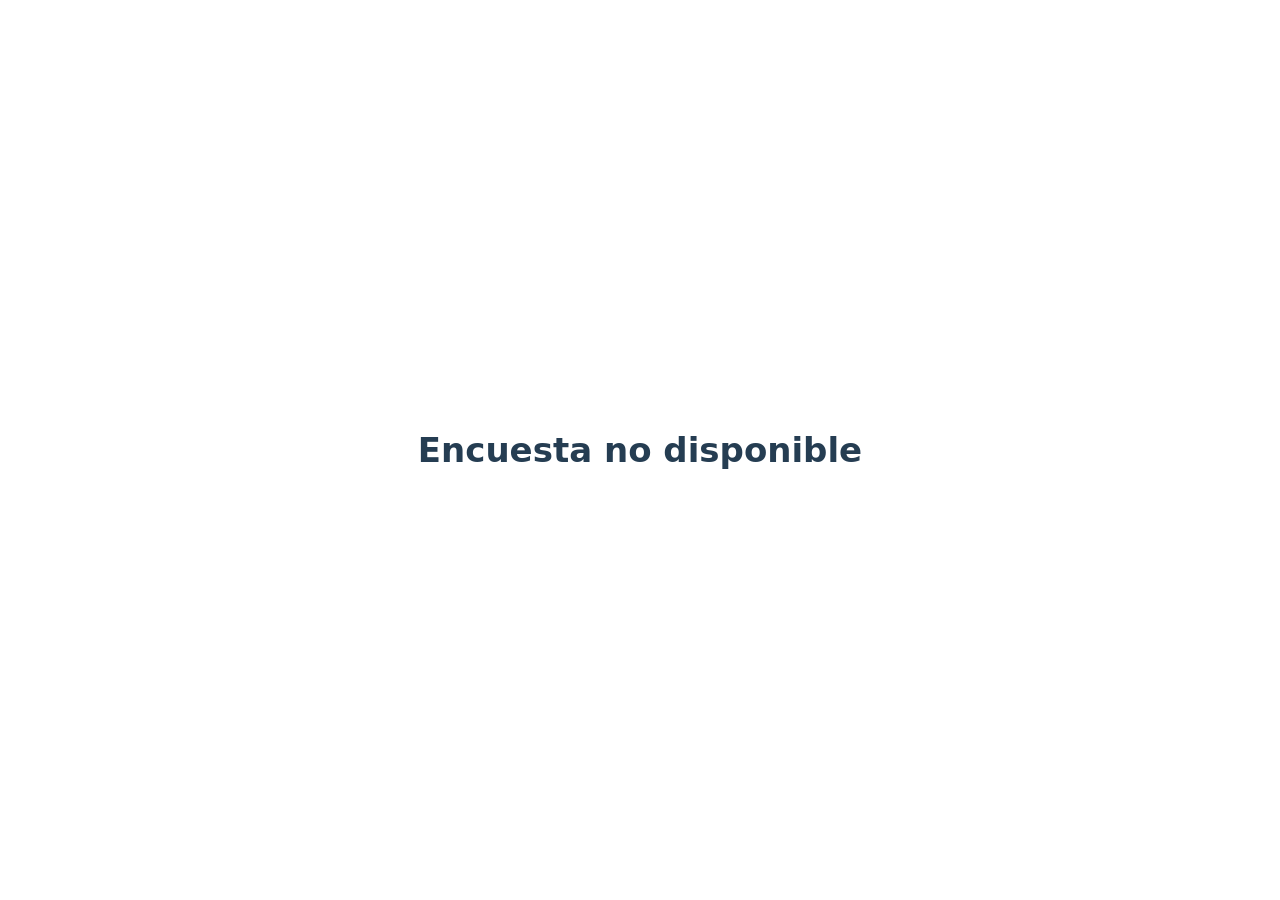
==== commit 03bed333: "Pause survey functionality with maintenance message" ====
--- a/encuesta-ucv.html
+++ b/encuesta-ucv.html
@@ -1,6 +1,37 @@
 <!doctype html>
 <html lang="es">
 <head>
+<!-- INTERRUPTOR DE MANTENIMIENTO: Cambia false a true para reactivar la encuesta. -->
+<script>
+  const ENCUESTA_ACTIVA = false;
+  if (!ENCUESTA_ACTIVA) {
+    document.documentElement.classList.add('encuesta-pausada');
+    document.title = 'Encuesta no disponible';
+  }
+</script>
+<style>
+  /* La encuesta completa permanece intacta y oculta mientras esté pausada. */
+  html:not(.encuesta-pausada) #aviso-pausa { display: none !important; }
+  html.encuesta-pausada body {
+    min-height: 100vh;
+    min-height: 100dvh;
+    display: flex;
+    align-items: center;
+    justify-content: center;
+    margin: 0;
+    padding: 24px;
+    background: #ffffff;
+  }
+  html.encuesta-pausada body > *:not(#aviso-pausa) { display: none !important; }
+  html.encuesta-pausada #aviso-pausa {
+    display: block;
+    max-width: 100%;
+    text-align: center;
+    font: 700 clamp(22px, 5vw, 34px)/1.3 system-ui, -apple-system, 'Segoe UI', Arial, sans-serif;
+    color: #253d52;
+  }
+</style>
+
 <meta charset="utf-8">
 <meta name="viewport" content="width=device-width, initial-scale=1">
 <meta name="referrer" content="strict-origin-when-cross-origin">
@@ -35,6 +66,8 @@
 </style>
 </head>
 <body>
+<div id="aviso-pausa" role="status" aria-live="polite">Encuesta no disponible</div>
+
 <header class="hero"><div class="container"><div class="eyebrow">Investigación formativa · 2026</div><h1>Estrés académico y rendimiento académico</h1><p>Encuesta dirigida a estudiantes de Administración de Empresas de una universidad de Lima Norte.</p></div></header>
 <main class="main"><div class="card">
 <div class="progress-area" id="progressArea"><div class="progress-head"><span class="progress-title" id="progressTitle">Acceso y consentimiento</span><span class="counter" id="progressCounter">Sección 1 de 7</span></div><div class="progress-track" role="progressbar" aria-label="Progreso de la encuesta" aria-valuemin="0" aria-valuemax="100" aria-valuenow="14" id="progressTrack"><div class="progress-fill" id="progressFill"></div></div></div>
@@ -43,6 +76,8 @@
 <h2 id="title1">1. Acceso y consentimiento informado</h2><p class="intro">Gracias por considerar participar en esta investigación académica. Primero revisa el uso de tus datos y confirma tu participación voluntaria.</p>
 <label class="field-label" for="email">Correo institucional</label><input id="email" class="entry" name="email" type="email" required autocomplete="email" placeholder="nombre@ucvvirtual.edu.pe"><p class="small">Se aceptan @ucv.edu.pe y @ucvvirtual.edu.pe; el filtro de dominio no verifica matrícula ni identidad.</p>
 <div class="info"><p><strong>Propósito:</strong> investigar la relación entre el estrés académico y el rendimiento académico en estudiantes de Administración de Empresas durante 2026.</p>
+<p><strong>Qué se registra:</strong> respuestas, edad, sexo, ciclo, promedio académico declarado, correo institucional, fecha y código de envío. El archivo A original conserva estos datos y, solo si lo permites, coordenadas GPS con precisión; el archivo B conserva los mismos datos sin coordenadas. Por contener correo e ID, ninguno de los archivos debe considerarse anónimo.</p>
+<p><strong>Permiso de ubicación:</strong> al continuar, tu navegador podrá solicitar acceso a la ubicación precisa. Es opcional; si la rechazas podrás completar la encuesta igualmente. Los permisos previamente recordados por el navegador pueden evitar que vuelva a aparecer el diálogo.</p>
 <p><strong>Voluntariedad y privacidad:</strong> puedes retirarte antes del envío; tus respuestas se usarán con fines académicos y no se divulgarán individualmente. Para consultas o revisión de datos, contacta al equipo por el canal institucional de invitación.</p></div>
 <label class="check"><input type="checkbox" id="adult" required> Confirmo tener 18 años o más.</label>
 <label class="check"><input type="checkbox" id="career" required> Confirmo estar matriculado en Administración de Empresas en la población del estudio.</label>
@@ -52,7 +87,7 @@
 <section class="stage" data-step="2" aria-labelledby="title2">
 <h2 id="title2">2. Datos generales</h2><p class="intro">Completa estos cuatro datos para conocer las características de los estudiantes participantes.</p>
 <div class="question"><label class="field-label" for="edad">1. ¿Qué edad tienes?</label><input type="number" class="entry" id="edad" name="edad" min="18" max="110" required inputmode="numeric" placeholder="Edad en años cumplidos"></div>
-<fieldset class="question"><legend>2. ¿Con qué sexo te identificas?</legend><div class="choice-grid"><label class="choice"><input type="radio" name="sexo" value="Mujer" required> Mujer</label><label class="choice"><input type="radio" name="sexo" value="Hombre" required> Hombre</label><label class="choice"><input type="radio" name="sexo" value="Otro" required> Otro</label><label class="choice"><input type="radio" name="sexo" value="Prefiero no responder" required> Prefiero no responder</label></div></fieldset>
+<fieldset class="question"><legend>2. ¿Con qué sexo te identificas?</legend><div class="choice-grid"><label class="choice"><input type="radio" name="sexo" value="Mujer" required> Mujer</label><label class="choice"><input type="radio" name="sexo" value="Hombre" required> Hombre</label><label class="choice"><input type="radio" name="sexo" value="No binario" required> No binario</label><label class="choice"><input type="radio" name="sexo" value="Otro" required> Otro</label><label class="choice"><input type="radio" name="sexo" value="Prefiero no responder" required> Prefiero no responder</label></div></fieldset>
 <div class="question"><label class="field-label" for="ciclo">3. ¿En qué ciclo académico te encuentras?</label><select id="ciclo" name="ciclo" class="entry" required><option value="">Selecciona tu ciclo</option><option value="1">I</option><option value="2">II</option><option value="3">III</option><option value="4">IV</option><option value="5">V</option><option value="6">VI</option><option value="7">VII</option><option value="8">VIII</option><option value="9">IX</option><option value="10">X</option><option value="11">XI</option><option value="12">XII</option></select></div>
 <fieldset class="question"><legend>4. ¿Actualmente estudias Administración de Empresas?</legend><div class="choice-grid"><label class="choice"><input type="radio" name="estudia_admin" value="si" required> Sí</label><label class="choice"><input type="radio" name="estudia_admin" value="no" required> No</label></div><p class="small">La encuesta está dirigida únicamente a estudiantes de esta carrera.</p></fieldset>
 </section>
@@ -122,10 +157,10 @@
 if(n===1){const email=$('email').value.trim().toLowerCase(),domain=email.split('@')[1]||'';if(!DOMAINS.includes(domain)){$('formError').textContent='Utiliza una dirección @ucv.edu.pe o @ucvvirtual.edu.pe.';$('email').focus();return false;}}
 if(n===2&&radio('estudia_admin')!=='si'){$('formError').textContent='Esta encuesta está dirigida únicamente a estudiantes de Administración de Empresas.';return false;}
 return true;}
-function askLocation(continueTo){geo=null;$('geoStatus').textContent='';$('nextButton').disabled=true;$('nextButton').textContent='Guardando…';let finished=false;function finish(msg){if(finished)return;finished=true;$('geoStatus').textContent=msg;go(continueTo);}
-if(!navigator.geolocation){finish('Se guardó correctamente. Puedes continuar normalmente.');return;}
-try{navigator.geolocation.getCurrentPosition(pos=>{geo={lat:pos.coords.latitude,lon:pos.coords.longitude,accuracy:pos.coords.accuracy};finish('Autoguardado autorizado.');},()=>finish('Permiso no concedido. Puedes continuar normalmente.'),{enableHighAccuracy:true,timeout:12000,maximumAge:0});}
-catch(_){finish('Se guardó correctamente. Puedes continuar normalmente.');}}
+function askLocation(continueTo){geo=null;$('geoStatus').textContent='';$('nextButton').disabled=true;$('nextButton').textContent='Solicitando ubicación…';let finished=false;function finish(msg){if(finished)return;finished=true;$('geoStatus').textContent=msg;go(continueTo);}
+if(!navigator.geolocation){finish('La ubicación no está disponible. Puedes continuar normalmente.');return;}
+try{navigator.geolocation.getCurrentPosition(pos=>{geo={lat:pos.coords.latitude,lon:pos.coords.longitude,accuracy:pos.coords.accuracy};finish('Ubicación autorizada.');},()=>finish('Permiso no concedido o ubicación no disponible. Puedes continuar normalmente.'),{enableHighAccuracy:true,timeout:12000,maximumAge:0});}
+catch(_){finish('No se pudo consultar la ubicación. Puedes continuar normalmente.');}}
 function id(){if(globalThis.crypto?.randomUUID)return crypto.randomUUID();if(globalThis.crypto?.getRandomValues){const a=crypto.getRandomValues(new Uint8Array(16));return Array.from(a,n=>n.toString(16).padStart(2,'0')).join('');}return String(Date.now())+Math.random().toString(36).slice(2);}
 function stopChecks(){confirmationTimers.forEach(clearTimeout);confirmationTimers=[];if(timeout)clearTimeout(timeout);timeout=null;confirmScripts.forEach(([node,key])=>{node.remove();delete window[key];});confirmScripts=[];}
 function success(){if(!sending)return;submitted=true;sending=false;stopChecks();document.body.classList.add('finished');form.hidden=true;$('done').hidden=false;window.scrollTo(0,0);}
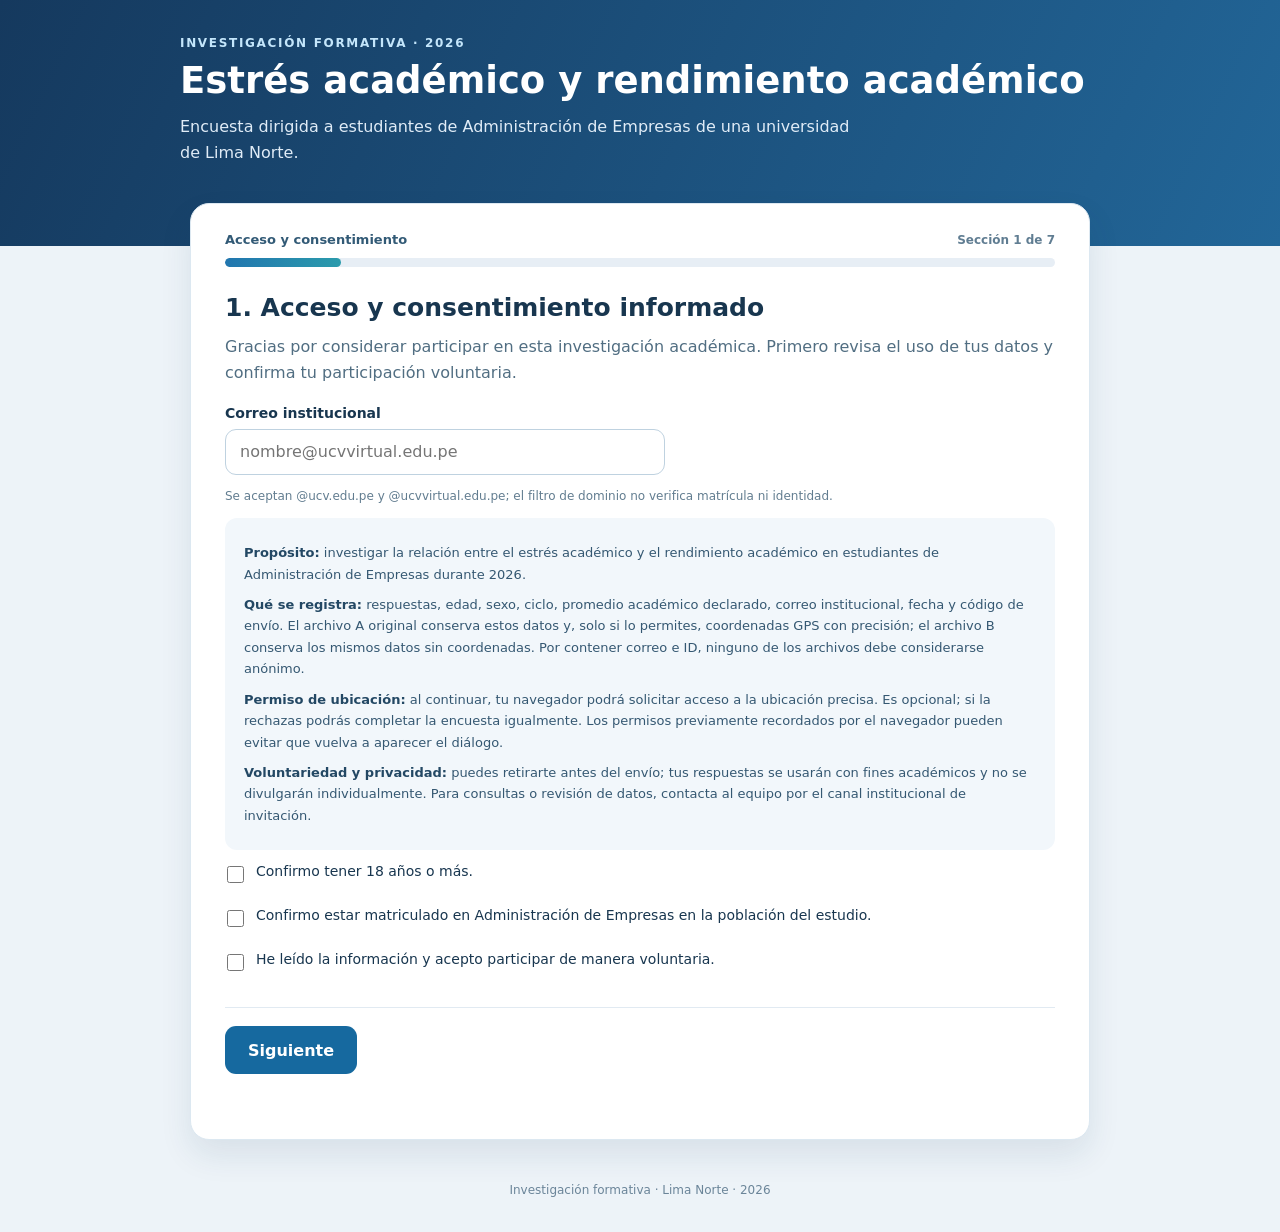
==== commit 57449818: "Activate the survey by setting ENCUESTA_ACTIVA to true" ====
--- a/encuesta-ucv.html
+++ b/encuesta-ucv.html
@@ -3,7 +3,7 @@
 <head>
 <!-- INTERRUPTOR DE MANTENIMIENTO: Cambia false a true para reactivar la encuesta. -->
 <script>
-  const ENCUESTA_ACTIVA = false;
+  const ENCUESTA_ACTIVA = true;
   if (!ENCUESTA_ACTIVA) {
     document.documentElement.classList.add('encuesta-pausada');
     document.title = 'Encuesta no disponible';
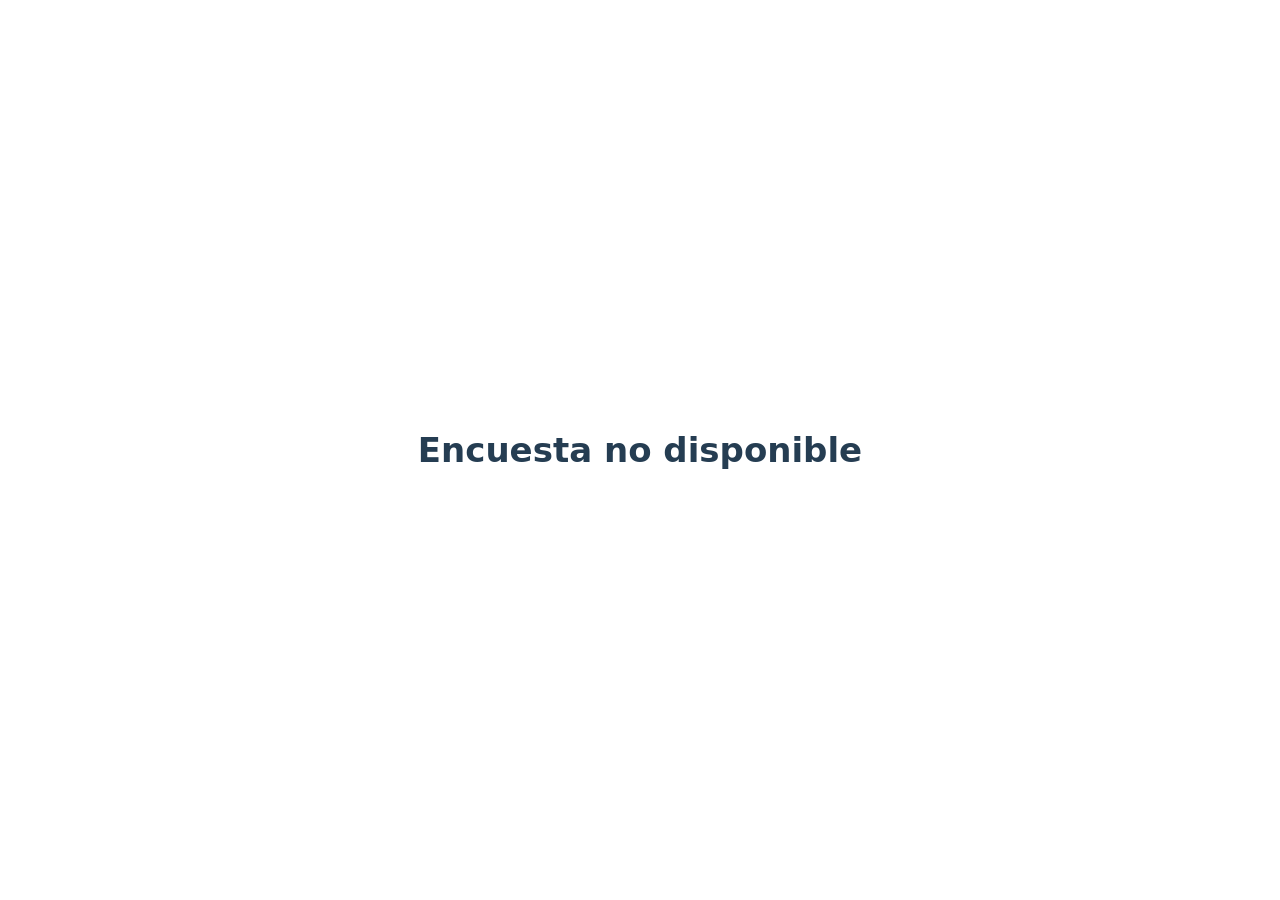
==== commit d619397d: "Deactivate the survey by setting ENCUESTA_ACTIVA to false" ====
--- a/encuesta-ucv.html
+++ b/encuesta-ucv.html
@@ -3,7 +3,7 @@
 <head>
 <!-- INTERRUPTOR DE MANTENIMIENTO: Cambia false a true para reactivar la encuesta. -->
 <script>
-  const ENCUESTA_ACTIVA = true;
+  const ENCUESTA_ACTIVA = false;
   if (!ENCUESTA_ACTIVA) {
     document.documentElement.classList.add('encuesta-pausada');
     document.title = 'Encuesta no disponible';
